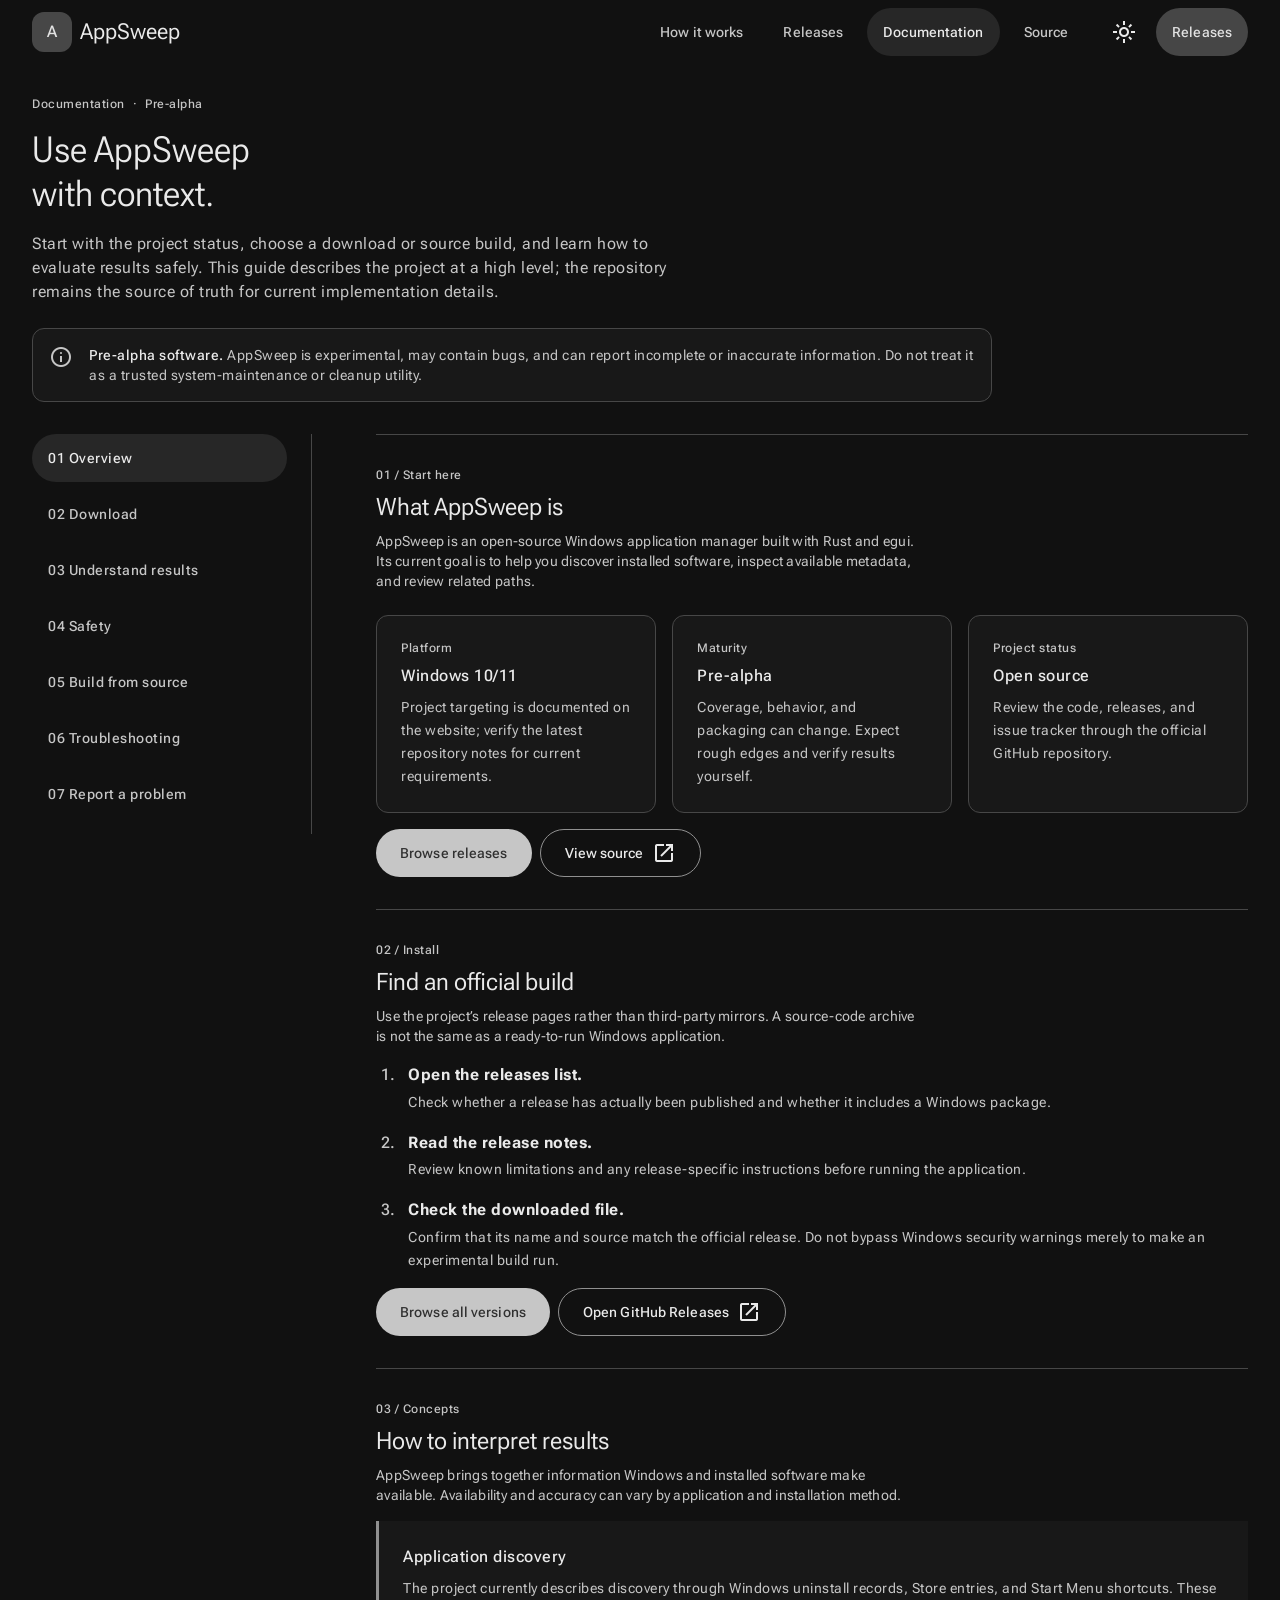
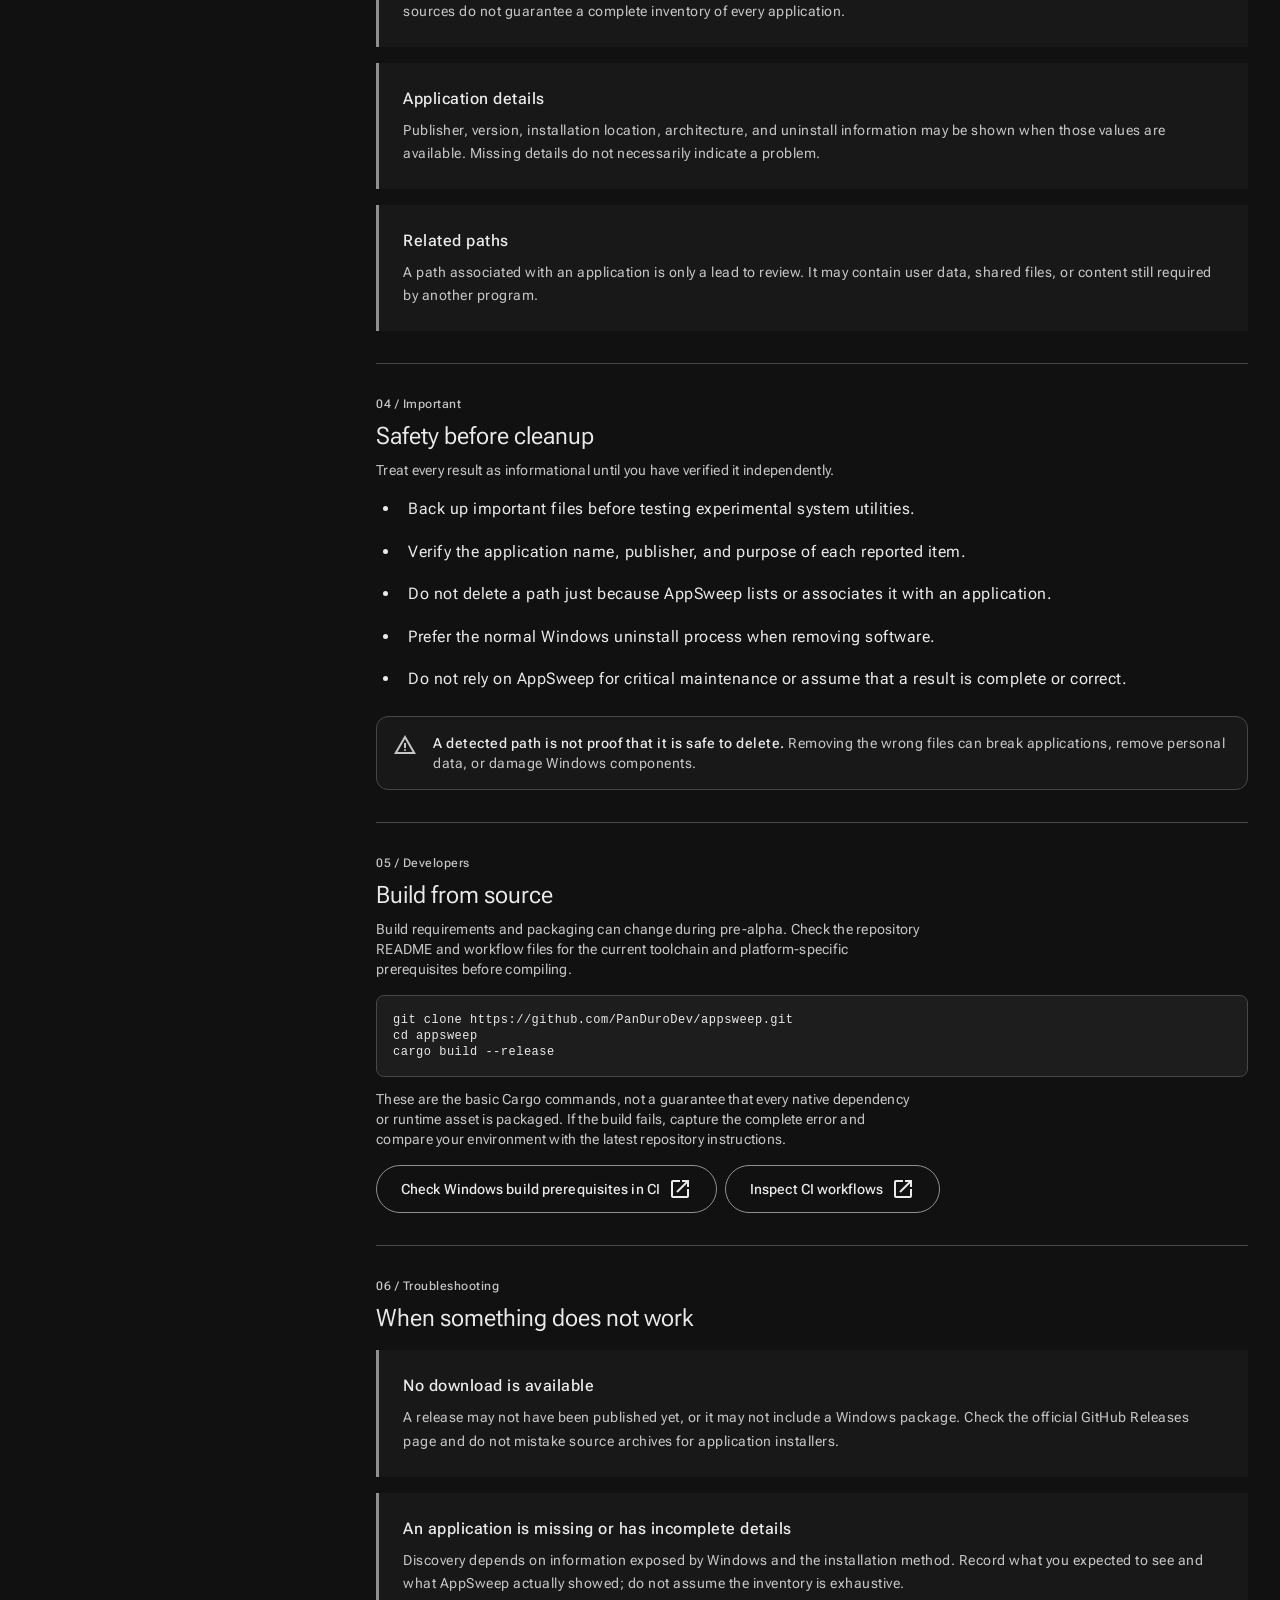
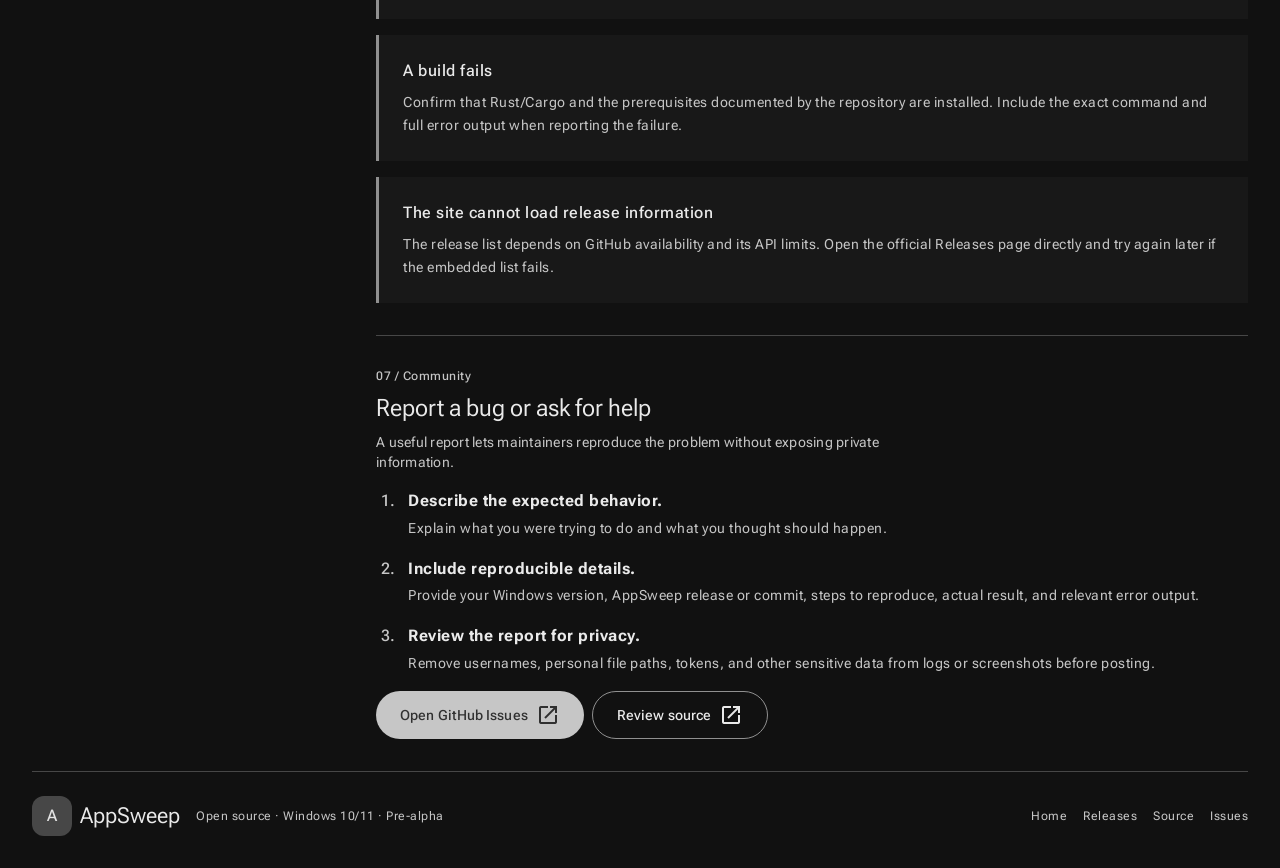
==== docs.html @ a155e313 "Add accessible collapsible mobile navigation" ====
<!doctype html>
<html lang="en">
<head>
  <meta charset="utf-8">
  <meta name="viewport" content="width=device-width, initial-scale=1">
  <meta name="color-scheme" content="light dark">
  <meta name="theme-color" content="#111111">
  <meta name="description" content="AppSweep documentation: understand the pre-alpha project, find official downloads, build from source, use it carefully, and report problems.">
  <title>AppSweep — Documentation</title>
  <script>let theme;try{theme=localStorage.getItem('theme')}catch{}document.documentElement.dataset.theme=theme==='light'||theme==='dark'?theme:'dark';</script>
  <link rel="preconnect" href="https://fonts.googleapis.com">
  <link rel="preconnect" href="https://fonts.gstatic.com" crossorigin>
  <link rel="stylesheet" href="https://fonts.googleapis.com/css2?family=Material+Symbols+Outlined:opsz,wght,FILL,GRAD@20..48,400,0,0&amp;family=Roboto+Flex:wght@400;500;700&amp;display=swap">
  <link rel="stylesheet" href="tokens.css?v=20261029-layout2">
  <link rel="stylesheet" href="styles.css?v=20261029-mobile-nav1">
  <script src="app.js?v=20261029-mobile-nav1" defer></script>
</head>
<body>
  <a class="btn skip-link" href="#main">Skip to content</a>
  <header class="app-bar" id="app-bar">
    <div class="app-bar__inner">
      <a class="brand" href="index.html" aria-label="AppSweep home"><span class="brand__mark" aria-hidden="true">A</span><span>AppSweep</span></a>
      <nav id="app-navigation" class="app-bar__nav" aria-label="Main navigation">
        <a href="index.html#workflow">How it works</a><a href="releases.html">Releases</a>
        <a href="docs.html" aria-current="page">Documentation</a>
        <a href="https://github.com/PanDuroDev/appsweep" target="_blank" rel="noreferrer">Source</a>
      </nav>
      <div class="app-bar__actions">
        <button class="btn btn--icon btn--quiet" id="theme-toggle" type="button" aria-label="Switch to light theme" hidden><span class="icon" id="theme-icon" aria-hidden="true">light_mode</span></button><button class="btn btn--icon btn--quiet app-bar__menu-toggle" id="menu-toggle" type="button" aria-controls="app-navigation" aria-expanded="false" aria-label="Open navigation"><span class="icon" id="menu-icon" aria-hidden="true">menu</span></button>
        <a class="btn btn--tonal btn--small" href="releases.html">Releases</a>
      </div>
    </div>
  </header>

  <main class="page docs-page docs-page--with-nav" id="main" tabindex="-1">
    <section class="docs-hero" aria-labelledby="docs-title">
      <p class="eyebrow">Documentation <span aria-hidden="true">·</span> Pre-alpha</p>
      <h1 id="docs-title">Use AppSweep with context.</h1>
      <p class="hero__lead">Start with the project status, choose a download or source build, and learn how to evaluate results safely. This guide describes the project at a high level; the repository remains the source of truth for current implementation details.</p>
      <aside class="notice" aria-label="Pre-alpha status">
        <span class="icon" aria-hidden="true">info</span>
        <p><strong>Pre-alpha software.</strong> AppSweep is experimental, may contain bugs, and can report incomplete or inaccurate information. Do not treat it as a trusted system-maintenance or cleanup utility.</p>
      </aside>
    </section>

    <nav class="docs-nav" aria-label="Documentation sections">
      <a href="#overview">01 Overview</a>
      <a href="#download">02 Download</a>
      <a href="#workflow">03 Understand results</a>
      <a href="#safety">04 Safety</a>
      <a href="#build">05 Build from source</a>
      <a href="#troubleshooting">06 Troubleshooting</a>
      <a href="#support">07 Report a problem</a>
    </nav>

    <section class="section docs-block" id="overview" aria-labelledby="overview-title">
      <div class="section-heading">
        <p class="eyebrow">01 / Start here</p>
        <h2 id="overview-title">What AppSweep is</h2>
        <p class="section-copy">AppSweep is an open-source Windows application manager built with Rust and egui. Its current goal is to help you discover installed software, inspect available metadata, and review related paths.</p>
      </div>
      <div class="docs-facts">
        <article class="docs-fact"><p class="eyebrow">Platform</p><h3>Windows 10/11</h3><p>Project targeting is documented on the website; verify the latest repository notes for current requirements.</p></article>
        <article class="docs-fact"><p class="eyebrow">Maturity</p><h3>Pre-alpha</h3><p>Coverage, behavior, and packaging can change. Expect rough edges and verify results yourself.</p></article>
        <article class="docs-fact"><p class="eyebrow">Project status</p><h3>Open source</h3><p>Review the code, releases, and issue tracker through the official GitHub repository.</p></article>
      </div>
      <div class="actions">
        <a class="btn" href="releases.html">Browse releases</a>
        <a class="btn btn--outlined" href="https://github.com/PanDuroDev/appsweep" target="_blank" rel="noreferrer">View source <span class="icon" aria-hidden="true">open_in_new</span></a>
      </div>
    </section>

    <section class="section docs-block" id="download" aria-labelledby="download-title">
      <div class="section-heading">
        <p class="eyebrow">02 / Install</p>
        <h2 id="download-title">Find an official build</h2>
        <p class="section-copy">Use the project’s release pages rather than third-party mirrors. A source-code archive is not the same as a ready-to-run Windows application.</p>
      </div>
      <ol class="docs-steps">
        <li><strong>Open the releases list.</strong><span>Check whether a release has actually been published and whether it includes a Windows package.</span></li>
        <li><strong>Read the release notes.</strong><span>Review known limitations and any release-specific instructions before running the application.</span></li>
        <li><strong>Check the downloaded file.</strong><span>Confirm that its name and source match the official release. Do not bypass Windows security warnings merely to make an experimental build run.</span></li>
      </ol>
      <div class="actions">
        <a class="btn" href="releases.html">Browse all versions</a>
        <a class="btn btn--outlined" href="https://github.com/PanDuroDev/appsweep/releases" target="_blank" rel="noreferrer">Open GitHub Releases <span class="icon" aria-hidden="true">open_in_new</span></a>
      </div>
    </section>

    <section class="section docs-block" id="workflow" aria-labelledby="workflow-title">
      <div class="section-heading">
        <p class="eyebrow">03 / Concepts</p>
        <h2 id="workflow-title">How to interpret results</h2>
        <p class="section-copy">AppSweep brings together information Windows and installed software make available. Availability and accuracy can vary by application and installation method.</p>
      </div>
      <div class="docs-detail-list">
        <article><h3>Application discovery</h3><p>The project currently describes discovery through Windows uninstall records, Store entries, and Start Menu shortcuts. These sources do not guarantee a complete inventory of every application.</p></article>
        <article><h3>Application details</h3><p>Publisher, version, installation location, architecture, and uninstall information may be shown when those values are available. Missing details do not necessarily indicate a problem.</p></article>
        <article><h3>Related paths</h3><p>A path associated with an application is only a lead to review. It may contain user data, shared files, or content still required by another program.</p></article>
      </div>
    </section>

    <section class="section docs-block" id="safety" aria-labelledby="safety-title">
      <div class="section-heading">
        <p class="eyebrow">04 / Important</p>
        <h2 id="safety-title">Safety before cleanup</h2>
        <p class="section-copy">Treat every result as informational until you have verified it independently.</p>
      </div>
      <ul class="docs-checklist">
        <li>Back up important files before testing experimental system utilities.</li>
        <li>Verify the application name, publisher, and purpose of each reported item.</li>
        <li>Do not delete a path just because AppSweep lists or associates it with an application.</li>
        <li>Prefer the normal Windows uninstall process when removing software.</li>
        <li>Do not rely on AppSweep for critical maintenance or assume that a result is complete or correct.</li>
      </ul>
      <aside class="notice" aria-label="Deletion warning"><span class="icon" aria-hidden="true">warning</span><p><strong>A detected path is not proof that it is safe to delete.</strong> Removing the wrong files can break applications, remove personal data, or damage Windows components.</p></aside>
    </section>

    <section class="section docs-block" id="build" aria-labelledby="build-title">
      <div class="section-heading">
        <p class="eyebrow">05 / Developers</p>
        <h2 id="build-title">Build from source</h2>
        <p class="section-copy">Build requirements and packaging can change during pre-alpha. Check the repository README and workflow files for the current toolchain and platform-specific prerequisites before compiling.</p>
      </div>
      <pre tabindex="0" aria-label="Basic source build commands"><code>git clone https://github.com/PanDuroDev/appsweep.git
cd appsweep
cargo build --release</code></pre>
      <p class="section-copy">These are the basic Cargo commands, not a guarantee that every native dependency or runtime asset is packaged. If the build fails, capture the complete error and compare your environment with the latest repository instructions.</p>
      <div class="actions">
        <a class="btn btn--outlined" href="https://github.com/PanDuroDev/appsweep/blob/main/.github/workflows/ci.yml" target="_blank" rel="noreferrer">Check Windows build prerequisites in CI <span class="icon" aria-hidden="true">open_in_new</span></a>
        <a class="btn btn--outlined" href="https://github.com/PanDuroDev/appsweep/actions" target="_blank" rel="noreferrer">Inspect CI workflows <span class="icon" aria-hidden="true">open_in_new</span></a>
      </div>
    </section>

    <section class="section docs-block" id="troubleshooting" aria-labelledby="troubleshooting-title">
      <div class="section-heading">
        <p class="eyebrow">06 / Troubleshooting</p>
        <h2 id="troubleshooting-title">When something does not work</h2>
      </div>
      <div class="docs-detail-list">
        <article><h3>No download is available</h3><p>A release may not have been published yet, or it may not include a Windows package. Check the official GitHub Releases page and do not mistake source archives for application installers.</p></article>
        <article><h3>An application is missing or has incomplete details</h3><p>Discovery depends on information exposed by Windows and the installation method. Record what you expected to see and what AppSweep actually showed; do not assume the inventory is exhaustive.</p></article>
        <article><h3>A build fails</h3><p>Confirm that Rust/Cargo and the prerequisites documented by the repository are installed. Include the exact command and full error output when reporting the failure.</p></article>
        <article><h3>The site cannot load release information</h3><p>The release list depends on GitHub availability and its API limits. Open the official Releases page directly and try again later if the embedded list fails.</p></article>
      </div>
    </section>

    <section class="section docs-block" id="support" aria-labelledby="support-title">
      <div class="section-heading">
        <p class="eyebrow">07 / Community</p>
        <h2 id="support-title">Report a bug or ask for help</h2>
        <p class="section-copy">A useful report lets maintainers reproduce the problem without exposing private information.</p>
      </div>
      <ol class="docs-steps">
        <li><strong>Describe the expected behavior.</strong><span>Explain what you were trying to do and what you thought should happen.</span></li>
        <li><strong>Include reproducible details.</strong><span>Provide your Windows version, AppSweep release or commit, steps to reproduce, actual result, and relevant error output.</span></li>
        <li><strong>Review the report for privacy.</strong><span>Remove usernames, personal file paths, tokens, and other sensitive data from logs or screenshots before posting.</span></li>
      </ol>
      <div class="actions">
        <a class="btn" href="https://github.com/PanDuroDev/appsweep/issues" target="_blank" rel="noreferrer">Open GitHub Issues <span class="icon" aria-hidden="true">open_in_new</span></a>
        <a class="btn btn--outlined" href="https://github.com/PanDuroDev/appsweep" target="_blank" rel="noreferrer">Review source <span class="icon" aria-hidden="true">open_in_new</span></a>
      </div>
    </section>

    <footer class="footer">
      <a class="brand footer__brand" href="index.html"><span class="brand__mark" aria-hidden="true">A</span><span>AppSweep</span></a>
      <span class="footer__note">Open source · Windows 10/11 · Pre-alpha</span>
      <nav aria-label="Footer links"><a href="index.html">Home</a><a href="releases.html">Releases</a><a href="https://github.com/PanDuroDev/appsweep" target="_blank" rel="noreferrer">Source</a><a href="https://github.com/PanDuroDev/appsweep/issues" target="_blank" rel="noreferrer">Issues</a></nav>
    </footer>
  </main>
</body>
</html>
---- tokens.css ----
:root {
  color-scheme: dark;

  --md-ref-typeface-brand: "Roboto Flex", Roboto, sans-serif;
  --md-ref-typeface-plain: "Roboto Flex", Roboto, sans-serif;

  --md-sys-color-primary: #c6c6c6;
  --md-sys-color-on-primary: #303030;
  --md-sys-color-primary-container: #474747;
  --md-sys-color-on-primary-container: #e2e2e2;
  --md-sys-color-secondary: #c6c6c6;
  --md-sys-color-on-secondary: #303030;
  --md-sys-color-secondary-container: #464646;
  --md-sys-color-on-secondary-container: #e2e2e2;
  --md-sys-color-tertiary: #c6c6c6;
  --md-sys-color-on-tertiary: #303030;
  --md-sys-color-tertiary-container: #474747;
  --md-sys-color-on-tertiary-container: #e2e2e2;
  --md-sys-color-error: #ffb4ab;
  --md-sys-color-on-error: #690005;
  --md-sys-color-error-container: #93000a;
  --md-sys-color-on-error-container: #ffdad6;
  --md-sys-color-surface: #111111;
  --md-sys-color-on-surface: #eaeaea;
  --md-sys-color-on-surface-variant: #c6c6c6;
  --md-sys-color-surface-dim: #111111;
  --md-sys-color-surface-bright: #393939;
  --md-sys-color-surface-container-lowest: #0d0d0d;
  --md-sys-color-surface-container-low: #181818;
  --md-sys-color-surface-container: #1d1d1d;
  --md-sys-color-surface-container-high: #272727;
  --md-sys-color-surface-container-highest: #303030;
  --md-sys-color-outline: #909090;
  --md-sys-color-outline-variant: #474747;
  --md-sys-color-inverse-surface: #e2e2e2;
  --md-sys-color-inverse-on-surface: #303030;
  --md-sys-color-inverse-primary: #5e5e5e;
  --md-sys-color-shadow: #000000;
  --md-sys-color-scrim: #000000;
  --md-sys-color-surface-tint: #c6c6c6;

  --md-sys-shape-corner-none: 0;
  --md-sys-shape-corner-extra-small: 4px;
  --md-sys-shape-corner-small: 8px;
  --md-sys-shape-corner-medium: 12px;
  --md-sys-shape-corner-large: 16px;
  --md-sys-shape-corner-large-increased: 20px;
  --md-sys-shape-corner-extra-large: 28px;
  --md-sys-shape-corner-extra-large-increased: 32px;
  --md-sys-shape-corner-extra-extra-large: 48px;
  --md-sys-shape-corner-full: 9999px;

  --md-sys-typescale-display-large-font: var(--md-ref-typeface-brand);
  --md-sys-typescale-display-large-weight: 400;
  --md-sys-typescale-display-large-size: 3.5625rem;
  --md-sys-typescale-display-large-line-height: 4rem;
  --md-sys-typescale-display-large-tracking: -0.015625rem;
  --md-sys-typescale-display-medium-font: var(--md-ref-typeface-brand);
  --md-sys-typescale-display-medium-weight: 400;
  --md-sys-typescale-display-medium-size: 2.8125rem;
  --md-sys-typescale-display-medium-line-height: 3.25rem;
  --md-sys-typescale-display-medium-tracking: 0;
  --md-sys-typescale-display-small-font: var(--md-ref-typeface-brand);
  --md-sys-typescale-display-small-weight: 400;
  --md-sys-typescale-display-small-size: 2.25rem;
  --md-sys-typescale-display-small-line-height: 2.75rem;
  --md-sys-typescale-display-small-tracking: 0;
  --md-sys-typescale-headline-large-font: var(--md-ref-typeface-brand);
  --md-sys-typescale-headline-large-weight: 400;
  --md-sys-typescale-headline-large-size: 2rem;
  --md-sys-typescale-headline-large-line-height: 2.5rem;
  --md-sys-typescale-headline-large-tracking: 0;
  --md-sys-typescale-headline-medium-font: var(--md-ref-typeface-brand);
  --md-sys-typescale-headline-medium-weight: 400;
  --md-sys-typescale-headline-medium-size: 1.75rem;
  --md-sys-typescale-headline-medium-line-height: 2.25rem;
  --md-sys-typescale-headline-medium-tracking: 0;
  --md-sys-typescale-headline-small-font: var(--md-ref-typeface-brand);
  --md-sys-typescale-headline-small-weight: 400;
  --md-sys-typescale-headline-small-size: 1.5rem;
  --md-sys-typescale-headline-small-line-height: 2rem;
  --md-sys-typescale-headline-small-tracking: 0;
  --md-sys-typescale-title-large-font: var(--md-ref-typeface-plain);
  --md-sys-typescale-title-large-weight: 400;
  --md-sys-typescale-title-large-size: 1.375rem;
  --md-sys-typescale-title-large-line-height: 1.75rem;
  --md-sys-typescale-title-large-tracking: 0;
  --md-sys-typescale-title-medium-font: var(--md-ref-typeface-plain);
  --md-sys-typescale-title-medium-weight: 500;
  --md-sys-typescale-title-medium-size: 1rem;
  --md-sys-typescale-title-medium-line-height: 1.5rem;
  --md-sys-typescale-title-medium-tracking: 0.009375rem;
  --md-sys-typescale-title-small-font: var(--md-ref-typeface-plain);
  --md-sys-typescale-title-small-weight: 500;
  --md-sys-typescale-title-small-size: 0.875rem;
  --md-sys-typescale-title-small-line-height: 1.25rem;
  --md-sys-typescale-title-small-tracking: 0.00625rem;
  --md-sys-typescale-body-large-font: var(--md-ref-typeface-plain);
  --md-sys-typescale-body-large-weight: 400;
  --md-sys-typescale-body-large-size: 1rem;
  --md-sys-typescale-body-large-line-height: 1.5rem;
  --md-sys-typescale-body-large-tracking: 0.03125rem;
  --md-sys-typescale-body-medium-font: var(--md-ref-typeface-plain);
  --md-sys-typescale-body-medium-weight: 400;
  --md-sys-typescale-body-medium-size: 0.875rem;
  --md-sys-typescale-body-medium-line-height: 1.25rem;
  --md-sys-typescale-body-medium-tracking: 0.015625rem;
  --md-sys-typescale-body-small-font: var(--md-ref-typeface-plain);
  --md-sys-typescale-body-small-weight: 400;
  --md-sys-typescale-body-small-size: 0.75rem;
  --md-sys-typescale-body-small-line-height: 1rem;
  --md-sys-typescale-body-small-tracking: 0.025rem;
  --md-sys-typescale-label-large-font: var(--md-ref-typeface-plain);
  --md-sys-typescale-label-large-weight: 500;
  --md-sys-typescale-label-large-size: 0.875rem;
  --md-sys-typescale-label-large-line-height: 1.25rem;
  --md-sys-typescale-label-large-tracking: 0.00625rem;
  --md-sys-typescale-label-medium-font: var(--md-ref-typeface-plain);
  --md-sys-typescale-label-medium-weight: 500;
  --md-sys-typescale-label-medium-size: 0.75rem;
  --md-sys-typescale-label-medium-line-height: 1rem;
  --md-sys-typescale-label-medium-tracking: 0.03125rem;
  --md-sys-typescale-label-small-font: var(--md-ref-typeface-plain);
  --md-sys-typescale-label-small-weight: 500;
  --md-sys-typescale-label-small-size: 0.6875rem;
  --md-sys-typescale-label-small-line-height: 1rem;
  --md-sys-typescale-label-small-tracking: 0.03125rem;

  --app-spacing-1: 8px;
  --app-spacing-2: 16px;
  --app-spacing-3: 24px;
  --app-spacing-4: 32px;
  --app-spacing-5: 48px;
  --app-spacing-6: 64px;
  --app-motion-easing-standard: cubic-bezier(0.2, 0, 0, 1);
  --app-motion-duration-short3: 150ms;
  --app-motion-duration-progress-cycle: 1400ms;
  --app-state-hover-opacity: 8%;
  --app-state-focus-opacity: 10%;
  --app-state-pressed-opacity: 10%;
  --app-layout-content-max: 1920px;
  --app-layout-app-bar-height: 64px;
  --app-layout-header-offset: 80px;
  --app-touch-target: 48px;
}

:root[data-theme="light"] {
  color-scheme: light;
  --md-sys-color-primary: #1b1b1b;
  --md-sys-color-on-primary: #ffffff;
  --md-sys-color-primary-container: #e2e2e2;
  --md-sys-color-on-primary-container: #1b1b1b;
  --md-sys-color-secondary: #5f5f5f;
  --md-sys-color-on-secondary: #ffffff;
  --md-sys-color-secondary-container: #e4e2e1;
  --md-sys-color-on-secondary-container: #1b1c1b;
  --md-sys-color-tertiary: #5f5f5f;
  --md-sys-color-on-tertiary: #ffffff;
  --md-sys-color-tertiary-container: #e4e2e1;
  --md-sys-color-on-tertiary-container: #1b1c1b;
  --md-sys-color-error: #b3261e;
  --md-sys-color-on-error: #ffffff;
  --md-sys-color-error-container: #f9dedc;
  --md-sys-color-on-error-container: #410e0b;
  --md-sys-color-surface: #f5f5f5;
  --md-sys-color-on-surface: #1b1b1b;
  --md-sys-color-on-surface-variant: #474747;
  --md-sys-color-surface-dim: #dadada;
  --md-sys-color-surface-bright: #fefefe;
  --md-sys-color-surface-container-lowest: #ffffff;
  --md-sys-color-surface-container-low: #f1f1f1;
  --md-sys-color-surface-container: #ececec;
  --md-sys-color-surface-container-high: #e6e6e6;
  --md-sys-color-surface-container-highest: #e0e0e0;
  --md-sys-color-outline: #767676;
  --md-sys-color-outline-variant: #c5c5c5;
  --md-sys-color-inverse-surface: #303030;
  --md-sys-color-inverse-on-surface: #f1f1f1;
  --md-sys-color-inverse-primary: #c6c6c6;
  --md-sys-color-shadow: #000000;
  --md-sys-color-scrim: #000000;
  --md-sys-color-surface-tint: #1b1b1b;
}

*, *::before, *::after { box-sizing: border-box; }
[hidden] { display: none !important; }
---- styles.css ----
:where(a, button):focus-visible {
  outline: 2px solid var(--md-sys-color-primary);
  outline-offset: 2px;
}

html {
  scroll-padding-top: var(--app-layout-header-offset);
  -webkit-text-size-adjust: 100%;
}

body {
  margin: 0;
  background: var(--md-sys-color-surface);
  color: var(--md-sys-color-on-surface);
  font-family: var(--md-ref-typeface-plain);
  font-size: var(--md-sys-typescale-body-large-size);
  font-weight: var(--md-sys-typescale-body-large-weight);
  line-height: var(--md-sys-typescale-body-large-line-height);
  letter-spacing: var(--md-sys-typescale-body-large-tracking);
}

h1, h2, h3, p { margin: 0; }
h1, h2, h3 { color: var(--md-sys-color-on-surface); }
a {
  color: var(--md-sys-color-primary);
  text-underline-offset: 3px;
  transition: color var(--app-motion-duration-short3) var(--app-motion-easing-standard),
    text-decoration-color var(--app-motion-duration-short3) var(--app-motion-easing-standard),
    text-decoration-thickness var(--app-motion-duration-short3) var(--app-motion-easing-standard);
}
a:where(:not(.btn):not(.brand)):hover {
  color: var(--md-sys-color-on-surface);
  text-decoration-thickness: 2px;
}
a:where(:not(.btn):not(.brand)):active {
  color: var(--md-sys-color-primary);
  text-decoration-thickness: 2px;
}
button { font: inherit; }

.icon {
  display: inline-block;
  flex: none;
  width: 24px;
  height: 24px;
  overflow: hidden;
  font-family: "Material Symbols Outlined", sans-serif;
  font-size: 24px;
  font-weight: 400;
  font-style: normal;
  line-height: 1;
  letter-spacing: normal;
  text-transform: none;
  white-space: nowrap;
  direction: ltr;
  font-feature-settings: "liga";
}

.skip-link {
  position: fixed;
  z-index: 100;
  top: -100px;
  left: var(--app-spacing-2);
}
.skip-link:focus { top: var(--app-spacing-1); }

.app-bar {
  position: sticky;
  z-index: 20;
  top: 0;
  background: var(--md-sys-color-surface);
  transition: background-color var(--app-motion-duration-short3) var(--app-motion-easing-standard);
}
.app-bar.is-stuck { background: var(--md-sys-color-surface-container); }

.app-bar__inner {
  display: flex;
  align-items: center;
  gap: var(--app-spacing-2);
  width: min(var(--app-layout-content-max), calc(100% - var(--app-spacing-6)));
  min-height: var(--app-layout-app-bar-height);
  margin-inline: auto;
}

.brand {
  display: inline-flex;
  align-items: center;
  gap: var(--app-spacing-1);
  flex: none;
  color: var(--md-sys-color-on-surface);
  font-family: var(--md-sys-typescale-title-large-font);
  font-size: var(--md-sys-typescale-title-large-size);
  font-weight: var(--md-sys-typescale-title-large-weight);
  line-height: var(--md-sys-typescale-title-large-line-height);
  letter-spacing: var(--md-sys-typescale-title-large-tracking);
  text-decoration: none;
}

.brand__mark {
  display: grid;
  place-items: center;
  width: 40px;
  height: 40px;
  border-radius: var(--md-sys-shape-corner-medium);
  color: var(--md-sys-color-on-primary-container);
  background: var(--md-sys-color-primary-container);
  font-family: var(--md-sys-typescale-title-medium-font);
  font-size: var(--md-sys-typescale-title-medium-size);
  font-weight: var(--md-sys-typescale-title-medium-weight);
  line-height: var(--md-sys-typescale-title-medium-line-height);
}

.app-bar__nav {
  display: flex;
  align-items: center;
  gap: var(--app-spacing-1);
  margin-left: auto;
}

.app-bar__nav a,
.footer nav a {
  color: var(--md-sys-color-on-surface-variant);
  text-decoration: none;
}

.app-bar__nav a {
  display: inline-flex;
  align-items: center;
  min-height: var(--app-touch-target);
  padding-inline: var(--app-spacing-2);
  border-radius: var(--md-sys-shape-corner-full);
  font-family: var(--md-sys-typescale-label-large-font);
  font-size: var(--md-sys-typescale-label-large-size);
  font-weight: var(--md-sys-typescale-label-large-weight);
  line-height: var(--md-sys-typescale-label-large-line-height);
  letter-spacing: var(--md-sys-typescale-label-large-tracking);
  white-space: nowrap;
  transition: color var(--app-motion-duration-short3) var(--app-motion-easing-standard),
    background-color var(--app-motion-duration-short3) var(--app-motion-easing-standard),
    border-radius var(--app-motion-duration-short3) var(--app-motion-easing-standard);
}

.app-bar__nav a:hover,
.app-bar__nav a:focus-visible,
.app-bar__nav a:active {
  color: var(--md-sys-color-on-surface);
  background-color: color-mix(in srgb, var(--md-sys-color-on-surface) var(--app-state-hover-opacity), transparent);
}
.app-bar__nav a:focus-visible { background-color: color-mix(in srgb, var(--md-sys-color-on-surface) var(--app-state-focus-opacity), transparent); }
.app-bar__nav a:active {
  background-color: color-mix(in srgb, var(--md-sys-color-on-surface) var(--app-state-pressed-opacity), transparent);
  border-radius: var(--md-sys-shape-corner-large-increased);
}
.app-bar__nav a[aria-current="page"] { color: var(--md-sys-color-on-surface); background: var(--md-sys-color-surface-container-high); }
.app-bar__nav a[aria-current="page"]:hover { background-color: color-mix(in srgb, var(--md-sys-color-on-surface) var(--app-state-hover-opacity), var(--md-sys-color-surface-container-high)); }
.app-bar__nav a[aria-current="page"]:focus-visible { background-color: color-mix(in srgb, var(--md-sys-color-on-surface) var(--app-state-focus-opacity), var(--md-sys-color-surface-container-high)); }
.app-bar__nav a[aria-current="page"]:active {
  background-color: color-mix(in srgb, var(--md-sys-color-on-surface) var(--app-state-pressed-opacity), var(--md-sys-color-surface-container-high));
  border-radius: var(--md-sys-shape-corner-large-increased);
}

.app-bar__actions { display: flex; align-items: center; gap: var(--app-spacing-1); }

.btn {
  display: inline-flex;
  align-items: center;
  justify-content: center;
  gap: var(--app-spacing-1);
  min-height: var(--app-touch-target);
  padding: var(--app-spacing-1) var(--app-spacing-3);
  border: 0;
  border-radius: var(--md-sys-shape-corner-full);
  color: var(--md-sys-color-on-primary);
  background: var(--md-sys-color-primary);
  font-family: var(--md-sys-typescale-label-large-font);
  font-size: var(--md-sys-typescale-label-large-size);
  font-weight: var(--md-sys-typescale-label-large-weight);
  line-height: var(--md-sys-typescale-label-large-line-height);
  letter-spacing: var(--md-sys-typescale-label-large-tracking);
  text-align: center;
  text-decoration: none;
  cursor: pointer;
  transition: background-color var(--app-motion-duration-short3) var(--app-motion-easing-standard),
    color var(--app-motion-duration-short3) var(--app-motion-easing-standard),
    border-color var(--app-motion-duration-short3) var(--app-motion-easing-standard),
    border-radius var(--app-motion-duration-short3) var(--app-motion-easing-standard);
}
.btn:hover {
  background-color: color-mix(in srgb, var(--md-sys-color-on-primary) var(--app-state-hover-opacity), var(--md-sys-color-primary));
}
.btn:focus-visible {
  background-color: color-mix(in srgb, var(--md-sys-color-on-primary) var(--app-state-focus-opacity), var(--md-sys-color-primary));
}
.btn:active {
  background-color: color-mix(in srgb, var(--md-sys-color-on-primary) var(--app-state-pressed-opacity), var(--md-sys-color-primary));
  border-radius: var(--md-sys-shape-corner-large-increased);
}
.btn--tonal {
  color: var(--md-sys-color-on-secondary-container);
  background: var(--md-sys-color-secondary-container);
}
.btn--tonal:hover {
  background-color: color-mix(in srgb, var(--md-sys-color-on-secondary-container) var(--app-state-hover-opacity), var(--md-sys-color-secondary-container));
}
.btn--tonal:focus-visible {
  background-color: color-mix(in srgb, var(--md-sys-color-on-secondary-container) var(--app-state-focus-opacity), var(--md-sys-color-secondary-container));
}
.btn--tonal:active {
  background-color: color-mix(in srgb, var(--md-sys-color-on-secondary-container) var(--app-state-pressed-opacity), var(--md-sys-color-secondary-container));
}
.btn--outlined {
  border: 1px solid var(--md-sys-color-outline);
  color: var(--md-sys-color-on-surface);
  background: transparent;
}
.btn--outlined:hover,
.btn--quiet:hover {
  background-color: color-mix(in srgb, var(--md-sys-color-on-surface) var(--app-state-hover-opacity), transparent);
}
.btn--outlined:focus-visible,
.btn--quiet:focus-visible {
  background-color: color-mix(in srgb, var(--md-sys-color-on-surface) var(--app-state-focus-opacity), transparent);
}
.btn--outlined:active,
.btn--quiet:active {
  background-color: color-mix(in srgb, var(--md-sys-color-on-surface) var(--app-state-pressed-opacity), transparent);
}
.btn--quiet { color: var(--md-sys-color-on-surface); background: transparent; }
.btn:disabled {
  color: color-mix(in srgb, var(--md-sys-color-on-surface) 38%, transparent);
  background: color-mix(in srgb, var(--md-sys-color-on-surface) 12%, transparent);
  cursor: default;
}
.btn--outlined:disabled,
.btn--quiet:disabled {
  border-color: color-mix(in srgb, var(--md-sys-color-on-surface) 12%, transparent);
  background: transparent;
}
.btn--icon { width: var(--app-touch-target); min-width: var(--app-touch-target); padding: 0; }
.btn--icon:active { border-radius: var(--md-sys-shape-corner-medium); }
.btn--small { padding-inline: var(--app-spacing-2); }
.actions { display: flex; align-items: center; flex-wrap: wrap; gap: var(--app-spacing-1); }

.page {
  width: min(var(--app-layout-content-max), calc(100% - var(--app-spacing-6)));
  margin-inline: auto;
  padding-block: var(--app-spacing-5) var(--app-spacing-3);
}
.hero { max-width: none; padding-block: var(--app-spacing-1) var(--app-spacing-5); }

.eyebrow {
  display: flex;
  align-items: center;
  gap: var(--app-spacing-1);
  margin-block-end: var(--app-spacing-2);
  color: var(--md-sys-color-on-surface-variant);
  font-family: var(--md-sys-typescale-label-medium-font);
  font-size: var(--md-sys-typescale-label-medium-size);
  font-weight: var(--md-sys-typescale-label-medium-weight);
  line-height: var(--md-sys-typescale-label-medium-line-height);
  letter-spacing: var(--md-sys-typescale-label-medium-tracking);
}

.hero h1,
.docs-hero h1 {
  max-width: 14ch;
  color: var(--md-sys-color-on-surface);
  font-family: var(--md-sys-typescale-display-medium-font);
  font-size: var(--md-sys-typescale-display-medium-size);
  font-weight: var(--md-sys-typescale-display-medium-weight);
  line-height: var(--md-sys-typescale-display-medium-line-height);
  letter-spacing: var(--md-sys-typescale-display-medium-tracking);
}
.hero h1 span { color: inherit; }

.hero__lead {
  max-width: 64ch;
  margin-block: var(--app-spacing-3);
  color: var(--md-sys-color-on-surface-variant);
  font-family: var(--md-sys-typescale-body-large-font);
  font-size: var(--md-sys-typescale-body-large-size);
  font-weight: var(--md-sys-typescale-body-large-weight);
  line-height: var(--md-sys-typescale-body-large-line-height);
  letter-spacing: var(--md-sys-typescale-body-large-tracking);
}
.hero__meta {
  margin-block-start: var(--app-spacing-2);
  color: var(--md-sys-color-on-surface-variant);
  font-family: var(--md-sys-typescale-body-small-font);
  font-size: var(--md-sys-typescale-body-small-size);
  line-height: var(--md-sys-typescale-body-small-line-height);
}

.section {
  padding-block: var(--app-spacing-4);
  border-top: 1px solid var(--md-sys-color-outline-variant);
  scroll-margin-top: var(--app-layout-header-offset);
}
.section-heading {
  display: grid;
  gap: var(--app-spacing-1);
  max-width: 680px;
  margin-block-end: var(--app-spacing-3);
}
.section-heading .eyebrow { margin-block-end: 0; }
.section-heading h2 {
  font-family: var(--md-sys-typescale-headline-small-font);
  font-size: var(--md-sys-typescale-headline-small-size);
  font-weight: var(--md-sys-typescale-headline-small-weight);
  line-height: var(--md-sys-typescale-headline-small-line-height);
  letter-spacing: var(--md-sys-typescale-headline-small-tracking);
}
.section-copy {
  max-width: 68ch;
  color: var(--md-sys-color-on-surface-variant);
  font-family: var(--md-sys-typescale-body-medium-font);
  font-size: var(--md-sys-typescale-body-medium-size);
  font-weight: var(--md-sys-typescale-body-medium-weight);
  line-height: var(--md-sys-typescale-body-medium-line-height);
  letter-spacing: var(--md-sys-typescale-body-medium-tracking);
}
.section-copy + .section-copy { margin-block-start: var(--app-spacing-1); }

.feature-grid {
  display: grid;
  grid-template-columns: repeat(3, minmax(0, 1fr));
  gap: var(--app-spacing-2);
}
.project-card {
  display: flex;
  flex-direction: column;
  align-items: flex-start;
  min-width: 0;
  padding: var(--app-spacing-3);
  border: 1px solid var(--md-sys-color-outline-variant);
  border-radius: var(--md-sys-shape-corner-medium);
  background: var(--md-sys-color-surface-container-low);
}
.project-card__number {
  display: flex;
  align-items: center;
  gap: var(--app-spacing-1);
  margin-block-end: var(--app-spacing-2);
  color: var(--md-sys-color-primary);
  font-family: var(--md-sys-typescale-label-medium-font);
  font-size: var(--md-sys-typescale-label-medium-size);
  font-weight: var(--md-sys-typescale-label-medium-weight);
  line-height: var(--md-sys-typescale-label-medium-line-height);
  letter-spacing: var(--md-sys-typescale-label-medium-tracking);
}
.project-card__number span { color: var(--md-sys-color-on-surface-variant); }

.project-card h3,
.release__title,
.release-state h3,
.asset-group__head h3,
.release-notes h3 {
  font-family: var(--md-sys-typescale-title-medium-font);
  font-size: var(--md-sys-typescale-title-medium-size);
  font-weight: var(--md-sys-typescale-title-medium-weight);
  line-height: var(--md-sys-typescale-title-medium-line-height);
  letter-spacing: var(--md-sys-typescale-title-medium-tracking);
}
.project-card h3 { margin-block-end: var(--app-spacing-1); }
.project-card p:last-child {
  color: var(--md-sys-color-on-surface-variant);
  font-family: var(--md-sys-typescale-body-medium-font);
  font-size: var(--md-sys-typescale-body-medium-size);
  line-height: var(--md-sys-typescale-body-medium-line-height);
  letter-spacing: var(--md-sys-typescale-body-medium-tracking);
}

.notice {
  display: flex;
  align-items: flex-start;
  gap: var(--app-spacing-2);
  margin-block-start: var(--app-spacing-2);
  padding: var(--app-spacing-2);
  border: 1px solid var(--md-sys-color-outline-variant);
  border-radius: var(--md-sys-shape-corner-medium);
  color: var(--md-sys-color-on-surface-variant);
  background: var(--md-sys-color-surface-container-low);
  font-family: var(--md-sys-typescale-body-medium-font);
  font-size: var(--md-sys-typescale-body-medium-size);
  line-height: var(--md-sys-typescale-body-medium-line-height);
}
.notice .icon { color: var(--md-sys-color-on-surface-variant); }
.notice strong { color: var(--md-sys-color-on-surface); font-weight: 500; }

.release-section { padding-block-end: var(--app-spacing-5); }
.release {
  padding: var(--app-spacing-3);
  border: 1px solid var(--md-sys-color-outline-variant);
  border-radius: var(--md-sys-shape-corner-medium);
  background: var(--md-sys-color-surface-container-low);
}
.release__loading { display: flex; align-items: center; gap: var(--app-spacing-2); min-height: 54px; }
.release__loading p {
  font-family: var(--md-sys-typescale-title-medium-font);
  font-size: var(--md-sys-typescale-title-medium-size);
  font-weight: var(--md-sys-typescale-title-medium-weight);
  line-height: var(--md-sys-typescale-title-medium-line-height);
}
.release__loading small {
  color: var(--md-sys-color-on-surface-variant);
  font-family: var(--md-sys-typescale-body-small-font);
  font-size: var(--md-sys-typescale-body-small-size);
  line-height: var(--md-sys-typescale-body-small-line-height);
}
.loading-indicator {
  width: 40px;
  height: 40px;
  flex: none;
  border: 3px solid var(--md-sys-color-secondary-container);
  border-top-color: var(--md-sys-color-primary);
  border-radius: var(--md-sys-shape-corner-full);
  animation: md3-progress-rotation var(--app-motion-duration-progress-cycle) linear infinite;
}
@keyframes md3-progress-rotation {
  to { transform: rotate(360deg); }
}
.release__title {
  min-width: 0;
  overflow-wrap: anywhere;
}
.release__meta {
  max-width: 68ch;
  color: var(--md-sys-color-on-surface-variant);
  font-family: var(--md-sys-typescale-body-medium-font);
  font-size: var(--md-sys-typescale-body-medium-size);
  line-height: var(--md-sys-typescale-body-medium-line-height);
  overflow-wrap: anywhere;
}
.release .actions { margin-block-start: var(--app-spacing-2); }

.docs-page { padding-block-start: var(--app-spacing-4); }
.docs-hero { max-width: 1040px; padding-block-end: var(--app-spacing-3); }
.docs-hero h1 {
  font-family: var(--md-sys-typescale-display-small-font);
  font-size: var(--md-sys-typescale-display-small-size);
  font-weight: var(--md-sys-typescale-display-small-weight);
  line-height: var(--md-sys-typescale-display-small-line-height);
  letter-spacing: var(--md-sys-typescale-display-small-tracking);
}
.docs-hero .hero__lead { margin-block-start: var(--app-spacing-2); }
.docs-hero .notice { margin-block-start: var(--app-spacing-3); }
.docs-nav {
  display: flex;
  flex-wrap: wrap;
  gap: var(--app-spacing-1);
  padding-block: var(--app-spacing-1) var(--app-spacing-3);
  margin-block-end: var(--app-spacing-1);
  border-bottom: 1px solid var(--md-sys-color-outline-variant);
}
.docs-nav a {
  display: inline-flex;
  align-items: center;
  min-height: var(--app-touch-target);
  padding-inline: var(--app-spacing-2);
  border-radius: var(--md-sys-shape-corner-full);
  color: var(--md-sys-color-on-surface-variant);
  font-family: var(--md-sys-typescale-label-large-font);
  font-size: var(--md-sys-typescale-label-large-size);
  font-weight: var(--md-sys-typescale-label-large-weight);
  line-height: var(--md-sys-typescale-label-large-line-height);
  text-decoration: none;
  transition: color var(--app-motion-duration-short3) var(--app-motion-easing-standard),
    background-color var(--app-motion-duration-short3) var(--app-motion-easing-standard),
    border-radius var(--app-motion-duration-short3) var(--app-motion-easing-standard);
}
.docs-nav a:hover,
.docs-nav a:focus-visible,
.docs-nav a:active {
  color: var(--md-sys-color-on-surface);
  background-color: color-mix(in srgb, var(--md-sys-color-on-surface) var(--app-state-hover-opacity), transparent);
}
.docs-nav a:focus-visible { background-color: color-mix(in srgb, var(--md-sys-color-on-surface) var(--app-state-focus-opacity), transparent); }
.docs-nav a:active {
  background-color: color-mix(in srgb, var(--md-sys-color-on-surface) var(--app-state-pressed-opacity), transparent);
  border-radius: var(--md-sys-shape-corner-large-increased);
}
.docs-nav a[aria-current="location"] { color: var(--md-sys-color-on-surface); background: var(--md-sys-color-surface-container-high); }
.docs-nav a[aria-current="location"]:hover { background-color: color-mix(in srgb, var(--md-sys-color-on-surface) var(--app-state-hover-opacity), var(--md-sys-color-surface-container-high)); }
.docs-nav a[aria-current="location"]:focus-visible { background-color: color-mix(in srgb, var(--md-sys-color-on-surface) var(--app-state-focus-opacity), var(--md-sys-color-surface-container-high)); }
.docs-nav a[aria-current="location"]:active {
  background-color: color-mix(in srgb, var(--md-sys-color-on-surface) var(--app-state-pressed-opacity), var(--md-sys-color-surface-container-high));
  border-radius: var(--md-sys-shape-corner-large-increased);
}
.docs-block { padding-block: var(--app-spacing-3); }
.docs-block .section-heading { gap: var(--app-spacing-1); margin-block-end: var(--app-spacing-2); }
.docs-block .eyebrow { margin-block-end: 0; }
.docs-block pre {
  overflow-x: auto;
  margin-block-start: var(--app-spacing-2);
  padding: var(--app-spacing-2);
  border: 1px solid var(--md-sys-color-outline-variant);
  border-radius: var(--md-sys-shape-corner-small);
  color: var(--md-sys-color-on-surface);
  background: var(--md-sys-color-surface-container);
  font-family: ui-monospace, SFMono-Regular, Consolas, monospace;
  font-size: var(--md-sys-typescale-body-small-size);
  line-height: var(--md-sys-typescale-body-small-line-height);
}
.docs-block .actions { margin-block-start: var(--app-spacing-2); }
.docs-block a:not(.btn) { text-decoration: underline; text-underline-offset: 3px; }

.footer {
  display: flex;
  flex-wrap: wrap;
  align-items: center;
  gap: var(--app-spacing-2);
  padding-block: var(--app-spacing-3) var(--app-spacing-1);
  border-top: 1px solid var(--md-sys-color-outline-variant);
  color: var(--md-sys-color-on-surface-variant);
  font-family: var(--md-sys-typescale-body-small-font);
  font-size: var(--md-sys-typescale-body-small-size);
  line-height: var(--md-sys-typescale-body-small-line-height);
}
.footer__brand { color: var(--md-sys-color-on-surface); }
.footer__brand .brand__mark { width: 40px; height: 40px; }
.footer__note { margin-right: auto; }
.footer nav { display: flex; flex-wrap: wrap; gap: var(--app-spacing-2); }
.footer nav a:hover { color: var(--md-sys-color-primary); }

.release-list {
  display: grid;
  grid-template-columns: repeat(auto-fit, minmax(min(100%, 440px), 1fr));
  align-items: stretch;
  gap: var(--app-spacing-2);
}
.release-card {
  display: flex;
  flex-direction: column;
  min-width: 0;
  padding: var(--app-spacing-3);
  border: 1px solid var(--md-sys-color-outline-variant);
  border-radius: var(--md-sys-shape-corner-medium);
  background: var(--md-sys-color-surface-container-low);
}
.release-card__head { display: flex; align-items: flex-start; justify-content: space-between; gap: var(--app-spacing-2); }
.release-card__intro { min-width: 0; }
.release-card__intro .eyebrow { margin-block-end: var(--app-spacing-1); }
.release-card__title {
  font-family: var(--md-sys-typescale-title-large-font);
  font-size: var(--md-sys-typescale-title-large-size);
  font-weight: var(--md-sys-typescale-title-large-weight);
  line-height: var(--md-sys-typescale-title-large-line-height);
  letter-spacing: var(--md-sys-typescale-title-large-tracking);
  overflow-wrap: anywhere;
}
.release-card__tag {
  margin-block-start: var(--app-spacing-1);
  color: var(--md-sys-color-on-surface-variant);
  font-family: ui-monospace, SFMono-Regular, Consolas, monospace;
  font-size: var(--md-sys-typescale-body-small-size);
  line-height: var(--md-sys-typescale-body-small-line-height);
  overflow-wrap: anywhere;
}
.release-version {
  flex: none;
  padding: var(--app-spacing-1);
  border: 1px solid var(--md-sys-color-outline-variant);
  border-radius: var(--md-sys-shape-corner-full);
  color: var(--md-sys-color-on-surface-variant);
  font-family: var(--md-sys-typescale-label-small-font);
  font-size: var(--md-sys-typescale-label-small-size);
  font-weight: var(--md-sys-typescale-label-small-weight);
  line-height: var(--md-sys-typescale-label-small-line-height);
  letter-spacing: var(--md-sys-typescale-label-small-tracking);
}
.release-card__meta {
  margin-block-start: var(--app-spacing-2);
  color: var(--md-sys-color-on-surface-variant);
  font-family: var(--md-sys-typescale-body-small-font);
  font-size: var(--md-sys-typescale-body-small-size);
  line-height: var(--md-sys-typescale-body-small-line-height);
}
.release-card__summary {
  margin-block-start: var(--app-spacing-1);
  color: var(--md-sys-color-on-surface);
  font-family: var(--md-sys-typescale-body-medium-font);
  font-size: var(--md-sys-typescale-body-medium-size);
  line-height: var(--md-sys-typescale-body-medium-line-height);
}
.release-card__actions { margin-block-start: auto; padding-block-start: var(--app-spacing-2); }
.release-state {
  display: flex;
  align-items: center;
  gap: var(--app-spacing-2);
  padding: var(--app-spacing-3);
  border: 1px solid var(--md-sys-color-outline-variant);
  border-radius: var(--md-sys-shape-corner-medium);
  background: var(--md-sys-color-surface-container-low);
}
.release-state h3 {
  font-family: var(--md-sys-typescale-title-medium-font);
  font-size: var(--md-sys-typescale-title-medium-size);
  font-weight: var(--md-sys-typescale-title-medium-weight);
  line-height: var(--md-sys-typescale-title-medium-line-height);
}
.release-state p {
  margin-block-start: var(--app-spacing-1);
  color: var(--md-sys-color-on-surface-variant);
  font-family: var(--md-sys-typescale-body-medium-font);
  font-size: var(--md-sys-typescale-body-medium-size);
  line-height: var(--md-sys-typescale-body-medium-line-height);
}
.release-state--message { align-items: flex-start; }
.release-state--message > .icon { flex: none; color: var(--md-sys-color-on-surface-variant); }
#releases-error > .icon,
#release-detail-error > .icon { color: var(--md-sys-color-error); }
.release-state--message .actions { margin-block-start: var(--app-spacing-2); }

.asset-groups { display: grid; grid-template-columns: repeat(2, minmax(0, 1fr)); gap: var(--app-spacing-2); }
.asset-group {
  min-width: 0;
  padding: var(--app-spacing-2);
  border: 1px solid var(--md-sys-color-outline-variant);
  border-radius: var(--md-sys-shape-corner-medium);
  background: var(--md-sys-color-surface-container-low);
}
.asset-group--wide { grid-column: 1 / -1; }
.asset-group__head {
  display: flex;
  align-items: flex-start;
  justify-content: space-between;
  gap: var(--app-spacing-1);
  padding-block-end: var(--app-spacing-2);
  border-bottom: 1px solid var(--md-sys-color-outline-variant);
}
.asset-status {
  color: var(--md-sys-color-on-surface-variant);
  font-family: var(--md-sys-typescale-body-small-font);
  font-size: var(--md-sys-typescale-body-small-size);
  line-height: var(--md-sys-typescale-body-small-line-height);
  text-align: end;
}
.asset-status--available { color: var(--md-sys-color-on-surface); }
.asset-list { display: grid; }
.asset-list:empty::after {
  content: "No files for this category.";
  padding-block-start: var(--app-spacing-2);
  color: var(--md-sys-color-on-surface-variant);
  font-family: var(--md-sys-typescale-body-small-font);
  font-size: var(--md-sys-typescale-body-small-size);
  line-height: var(--md-sys-typescale-body-small-line-height);
}
.asset-row {
  display: flex;
  align-items: center;
  justify-content: space-between;
  gap: var(--app-spacing-2);
  padding-block: var(--app-spacing-2);
  border-bottom: 1px solid var(--md-sys-color-outline-variant);
}
.asset-row:last-child { border-bottom: 0; }
.asset-row__description { min-width: 0; }
.asset-row__name {
  color: var(--md-sys-color-on-surface);
  font-family: var(--md-sys-typescale-body-medium-font);
  font-size: var(--md-sys-typescale-body-medium-size);
  font-weight: var(--md-sys-typescale-title-medium-weight);
  line-height: var(--md-sys-typescale-body-medium-line-height);
  overflow-wrap: anywhere;
}
.asset-row__size {
  margin-block-start: var(--app-spacing-1);
  color: var(--md-sys-color-on-surface-variant);
  font-family: var(--md-sys-typescale-body-small-font);
  font-size: var(--md-sys-typescale-body-small-size);
  line-height: var(--md-sys-typescale-body-small-line-height);
}
.asset-row__download { flex: none; }
.release-notes {
  margin-block-start: var(--app-spacing-3);
  padding: var(--app-spacing-3);
  border: 1px solid var(--md-sys-color-outline-variant);
  border-radius: var(--md-sys-shape-corner-medium);
  background: var(--md-sys-color-surface-container-low);
}
.release-notes p {
  margin-block-start: var(--app-spacing-2);
  color: var(--md-sys-color-on-surface-variant);
  font-family: var(--md-sys-typescale-body-medium-font);
  font-size: var(--md-sys-typescale-body-medium-size);
  line-height: var(--md-sys-typescale-body-medium-line-height);
  white-space: pre-wrap;
  overflow-wrap: anywhere;
}

#download-latest { white-space: nowrap; }

@media (max-width: 839px) {
  .app-bar__inner { width: calc(100% - var(--app-spacing-5)); gap: var(--app-spacing-1); }
  .app-bar__nav { gap: 0; }
  .app-bar__nav a { padding-inline: var(--app-spacing-1); }
  .page { width: calc(100% - var(--app-spacing-5)); }
  .feature-grid { grid-template-columns: repeat(2, minmax(0, 1fr)); }
}

@media (max-width: 599px) {
  .app-bar__inner {
    display: grid;
    grid-template-columns: 1fr auto;
    width: calc(100% - var(--app-spacing-2));
    padding-block: var(--app-spacing-1);
  }
  .app-bar__nav { grid-column: 1 / -1; width: 100%; overflow-x: auto; }
  .app-bar__nav a { flex: none; padding-inline: var(--app-spacing-1); }
  .page { width: calc(100% - var(--app-spacing-2)); padding-block-start: var(--app-spacing-4); }
  .hero { padding-block-end: var(--app-spacing-4); }
  .hero h1 {
    font-family: var(--md-sys-typescale-display-small-font);
    font-size: var(--md-sys-typescale-display-small-size);
    font-weight: var(--md-sys-typescale-display-small-weight);
    line-height: var(--md-sys-typescale-display-small-line-height);
    letter-spacing: var(--md-sys-typescale-display-small-tracking);
  }
  .feature-grid, .asset-groups { grid-template-columns: 1fr; }
  .asset-group--wide { grid-column: auto; }
  .project-card, .release, .release-card, .release-state, .asset-group, .release-notes {
    padding: var(--app-spacing-2);
  }
  .footer__note { flex-basis: 100%; margin-right: 0; }
  .release-card__head, .asset-row { align-items: flex-start; }
  .release-version { max-width: 45%; overflow-wrap: anywhere; }
  #download-latest { white-space: normal; }
}

/* Expanded layouts use available width for useful content, not wider text lines. */
@media (min-width: 1200px) {
  .home-page {
    display: grid;
    grid-template-columns: minmax(0, 1.3fr) minmax(360px, 0.9fr);
    grid-template-areas:
      "hero download"
      "workflow workflow"
      "footer footer";
    column-gap: var(--app-spacing-4);
    align-content: start;
  }
  .home-page > .hero {
    grid-area: hero;
    padding-block-end: var(--app-spacing-4);
  }
  .home-page > #download {
    grid-area: download;
    align-self: start;
    padding-block: var(--app-spacing-1) var(--app-spacing-4);
    border-top: 0;
  }
  .home-page > #workflow { grid-area: workflow; }
  .home-page > .footer { grid-area: footer; }

  .docs-page--with-nav {
    display: grid;
    grid-template-columns: minmax(232px, 280px) minmax(0, 1fr);
    column-gap: var(--app-spacing-6);
    align-items: start;
  }
  .docs-page--with-nav > .docs-hero {
    grid-column: 1 / -1;
    max-width: none;
  }
  .docs-page--with-nav > .docs-nav {
    grid-column: 1;
    grid-row: 2 / span 4;
    position: sticky;
    top: calc(var(--app-layout-app-bar-height) + var(--app-spacing-2));
    align-self: start;
    flex-direction: column;
    flex-wrap: nowrap;
    padding: 0 var(--app-spacing-3) var(--app-spacing-2) 0;
    margin-block-end: var(--app-spacing-3);
    border-bottom: 0;
    border-right: 1px solid var(--md-sys-color-outline-variant);
  }
  .docs-page--with-nav > .docs-nav a { width: 100%; }
  .docs-page--with-nav > .docs-block {
    grid-column: 2;
    min-width: 0;
  }
  .docs-page--with-nav > .footer { grid-column: 1 / -1; }

  .asset-groups { grid-template-columns: repeat(4, minmax(0, 1fr)); }
}

@media (min-width: 1600px) {
  .home-page {
    grid-template-columns: minmax(0, 1.4fr) minmax(420px, 0.8fr);
    column-gap: var(--app-spacing-6);
  }
  .feature-grid { gap: var(--app-spacing-3); }
  .asset-groups { gap: var(--app-spacing-3); }
}

@media (prefers-reduced-motion: reduce) {
  .loading-indicator { animation: none; }
  .btn, a, .app-bar, .app-bar__nav a, .docs-nav a { transition: none; }
}

@media (forced-colors: active) {
  .btn, .notice, .project-card, .release, .release-card, .release-state, .asset-group, .release-notes {
    border: 1px solid CanvasText;
  }
  .loading-indicator { border-color: CanvasText; border-top-color: Highlight; }
}


/* Layout tidy-up: clearer grouping without changing page content or behavior. */
.home-page {
  row-gap: var(--app-spacing-1);
}

.home-page > .hero {
  max-width: 760px;
}

.home-page > #download {
  min-width: 0;
}

.home-page > #workflow {
  padding-block-start: var(--app-spacing-5);
}

.section-heading {
  max-width: 760px;
}

.feature-grid {
  align-items: stretch;
}

.release {
  display: flex;
  flex-direction: column;
  gap: var(--app-spacing-2);
}

.release__ready,
.release__error {
  min-width: 0;
}

.docs-block + .docs-block {
  border-top: 1px solid var(--md-sys-color-outline-variant);
}

@media (max-width: 599px) {
  .home-page > #workflow {
    padding-block-start: var(--app-spacing-4);
  }
}


/* Documentation redesign: clear reading rhythm and scannable reference blocks. */
.docs-page .docs-hero {
  max-width: 960px;
  padding-block-end: var(--app-spacing-4);
}

.docs-page .docs-hero h1 {
  max-width: 18ch;
  text-wrap: balance;
}

.docs-page .docs-hero .hero__lead {
  max-width: 72ch;
}

.docs-page .docs-block {
  padding-block: var(--app-spacing-4);
  scroll-margin-top: 0;
}

.docs-page .docs-block + .docs-block {
  border-top: 1px solid var(--md-sys-color-outline-variant);
}

.docs-facts {
  display: grid;
  grid-template-columns: repeat(3, minmax(0, 1fr));
  gap: var(--app-spacing-2);
  margin-block-start: var(--app-spacing-3);
}

.docs-fact {
  min-width: 0;
  padding: var(--app-spacing-3);
  border: 1px solid var(--md-sys-color-outline-variant);
  border-radius: var(--md-sys-shape-corner-medium);
  background: var(--md-sys-color-surface-container-low);
}

.docs-fact h3 {
  margin-block: var(--app-spacing-1);
  color: var(--md-sys-color-on-surface);
  font-family: var(--md-sys-typescale-title-medium-font);
  font-size: var(--md-sys-typescale-title-medium-size);
  font-weight: var(--md-sys-typescale-title-medium-weight);
  line-height: var(--md-sys-typescale-title-medium-line-height);
}

.docs-fact p:last-child,
.docs-detail-list p,
.docs-steps span {
  color: var(--md-sys-color-on-surface-variant);
  font-family: var(--md-sys-typescale-body-medium-font);
  font-size: var(--md-sys-typescale-body-medium-size);
  line-height: 1.65;
}

.docs-detail-list {
  display: grid;
  gap: var(--app-spacing-2);
  margin-block-start: var(--app-spacing-2);
}

.docs-detail-list article {
  min-width: 0;
  padding: var(--app-spacing-3);
  border-inline-start: 3px solid var(--md-sys-color-outline);
  background: var(--md-sys-color-surface-container-low);
}

.docs-detail-list h3 {
  margin-block-end: var(--app-spacing-1);
  color: var(--md-sys-color-on-surface);
  font-family: var(--md-sys-typescale-title-medium-font);
  font-size: var(--md-sys-typescale-title-medium-size);
  font-weight: var(--md-sys-typescale-title-medium-weight);
  line-height: var(--md-sys-typescale-title-medium-line-height);
}

.docs-steps,
.docs-checklist {
  display: grid;
  gap: var(--app-spacing-2);
  margin-block: var(--app-spacing-2) 0;
  padding-inline-start: 1.5rem;
}

.docs-steps li,
.docs-checklist li {
  padding-inline-start: var(--app-spacing-1);
  color: var(--md-sys-color-on-surface);
  line-height: 1.65;
}

.docs-steps li::marker {
  color: var(--md-sys-color-on-surface-variant);
  font-weight: 500;
}

.docs-steps strong {
  display: block;
  margin-block-end: 2px;
}

.docs-steps span {
  display: block;
}

.docs-page .notice {
  margin-block-start: var(--app-spacing-3);
}

.docs-page .docs-block pre {
  max-width: 100%;
  overflow-x: auto;
}

@media (max-width: 839px) {
  .docs-facts { grid-template-columns: 1fr; }
  .docs-fact { padding: var(--app-spacing-2); }
}

@media (min-width: 1200px) {
  .docs-page--with-nav > .docs-nav {
    grid-row: 2 / span 7;
  }
}

@media (max-width: 599px) {
  .docs-page .docs-block { padding-block: var(--app-spacing-3); }
  .docs-detail-list article { padding: var(--app-spacing-2); }
  .docs-steps, .docs-checklist { padding-inline-start: 1.25rem; }
}

/* Keep the homepage balanced on compact desktop screens as well. */
@media (min-width: 1024px) and (max-width: 1199px) {
  .home-page {
    display: grid;
    grid-template-columns: minmax(0, 1.15fr) minmax(340px, 0.85fr);
    grid-template-areas:
      "hero download"
      "workflow workflow"
      "footer footer";
    column-gap: var(--app-spacing-4);
    align-content: start;
  }

  .home-page > .hero {
    grid-area: hero;
    min-width: 0;
    padding-block-end: var(--app-spacing-4);
  }

  .home-page > #download {
    grid-area: download;
    align-self: start;
    min-width: 0;
    padding-block: var(--app-spacing-1) var(--app-spacing-4);
    border-top: 0;
  }

  .home-page > #download .section-heading {
    max-width: none;
  }

  .home-page > #workflow {
    grid-area: workflow;
  }

  .home-page > .footer {
    grid-area: footer;
  }
}


/* Compact navigation: keep the app bar clear and reveal links on demand. */
.app-bar__menu-toggle { display: none; }

@media (max-width: 839px) {
  .app-bar__inner {
    display: grid;
    grid-template-columns: minmax(0, 1fr) auto;
    gap: var(--app-spacing-1);
    width: calc(100% - var(--app-spacing-3));
    padding-block: var(--app-spacing-1);
  }

  .app-bar__actions {
    align-items: center;
    justify-content: flex-end;
    min-width: 0;
  }

  .app-bar__menu-toggle { display: inline-flex; }

  .app-bar__nav {
    display: none;
    grid-column: 1 / -1;
    width: 100%;
    min-width: 0;
    flex-direction: column;
    align-items: stretch;
    gap: var(--app-spacing-1);
    padding-block: var(--app-spacing-2);
    border-top: 1px solid var(--md-sys-color-outline-variant);
    overflow: visible;
  }

  .app-bar.is-menu-open .app-bar__nav { display: flex; }

  .app-bar__nav a {
    width: auto;
    min-height: var(--app-touch-target);
    justify-content: flex-start;
    padding-inline: var(--app-spacing-2);
    white-space: normal;
  }
}

@media (max-width: 599px) {
  .app-bar__inner { width: calc(100% - var(--app-spacing-2)); }
  .app-bar__actions > a { display: none; }
}
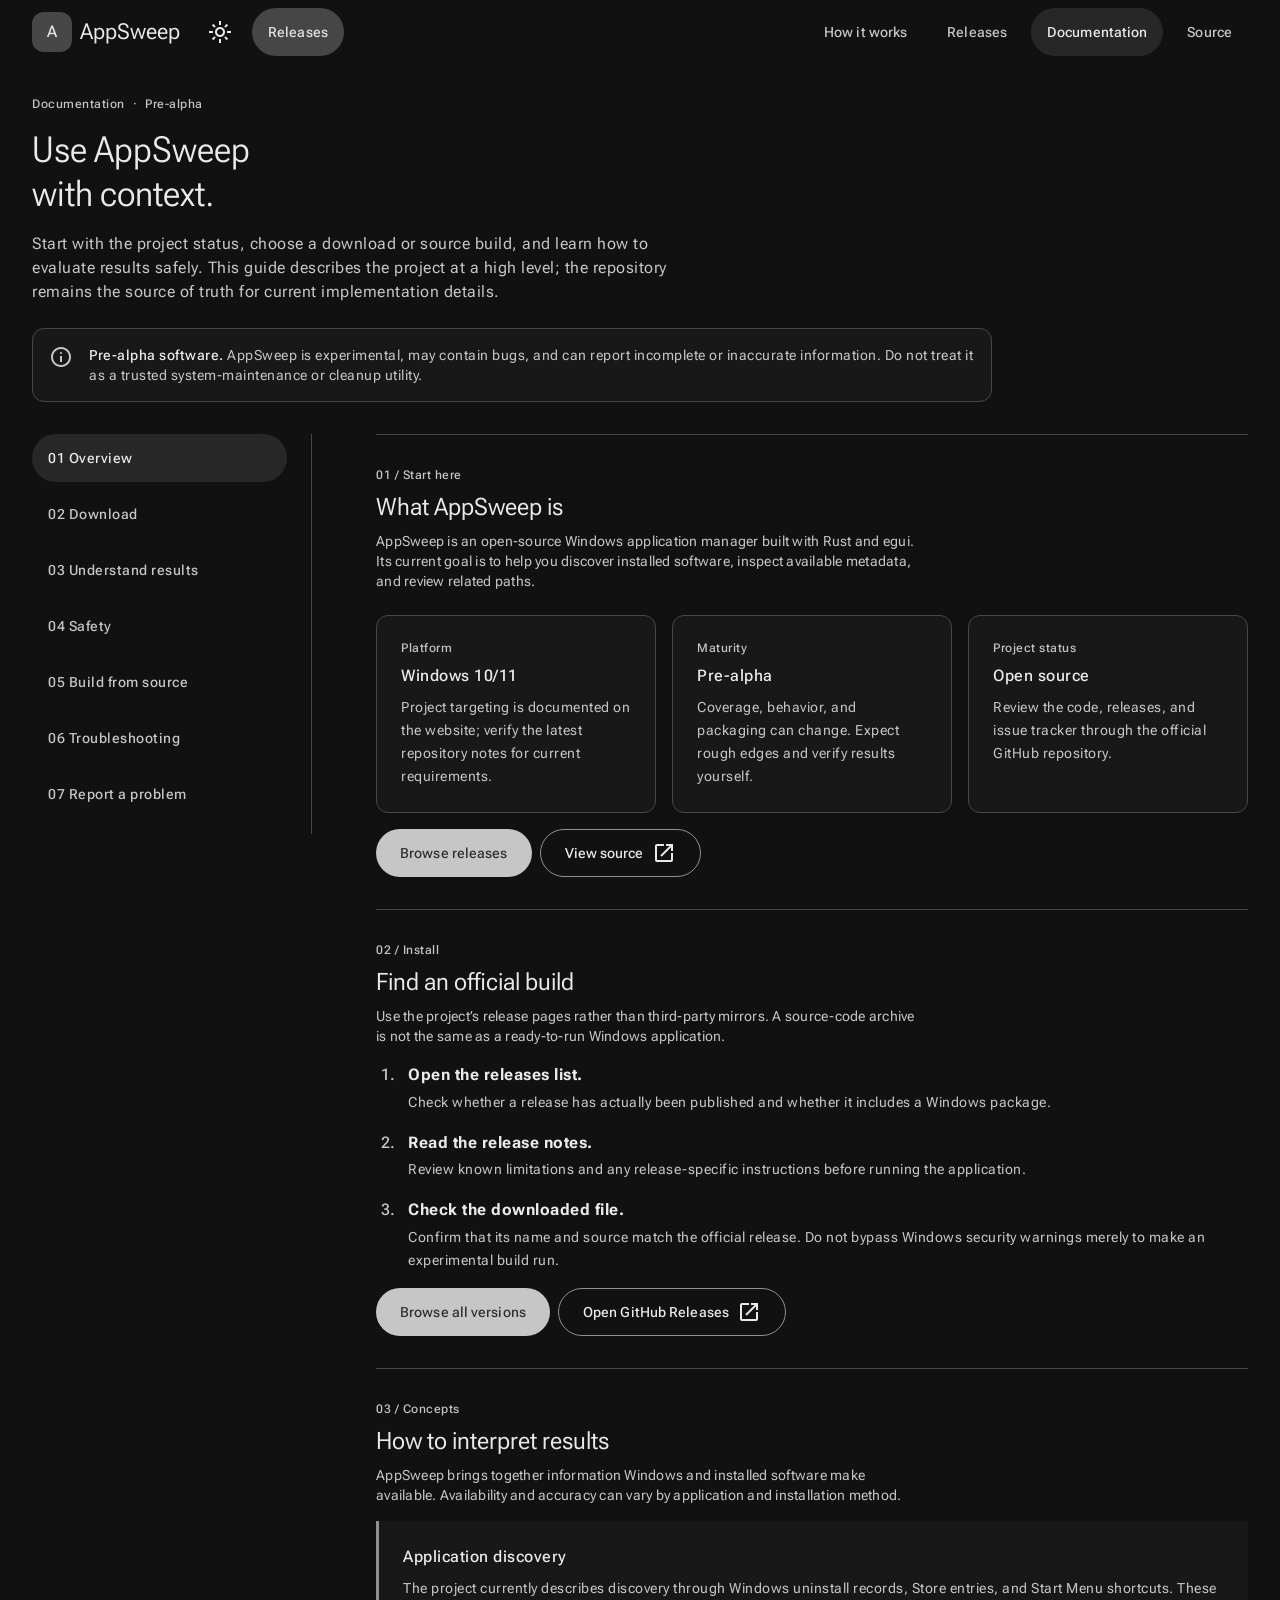
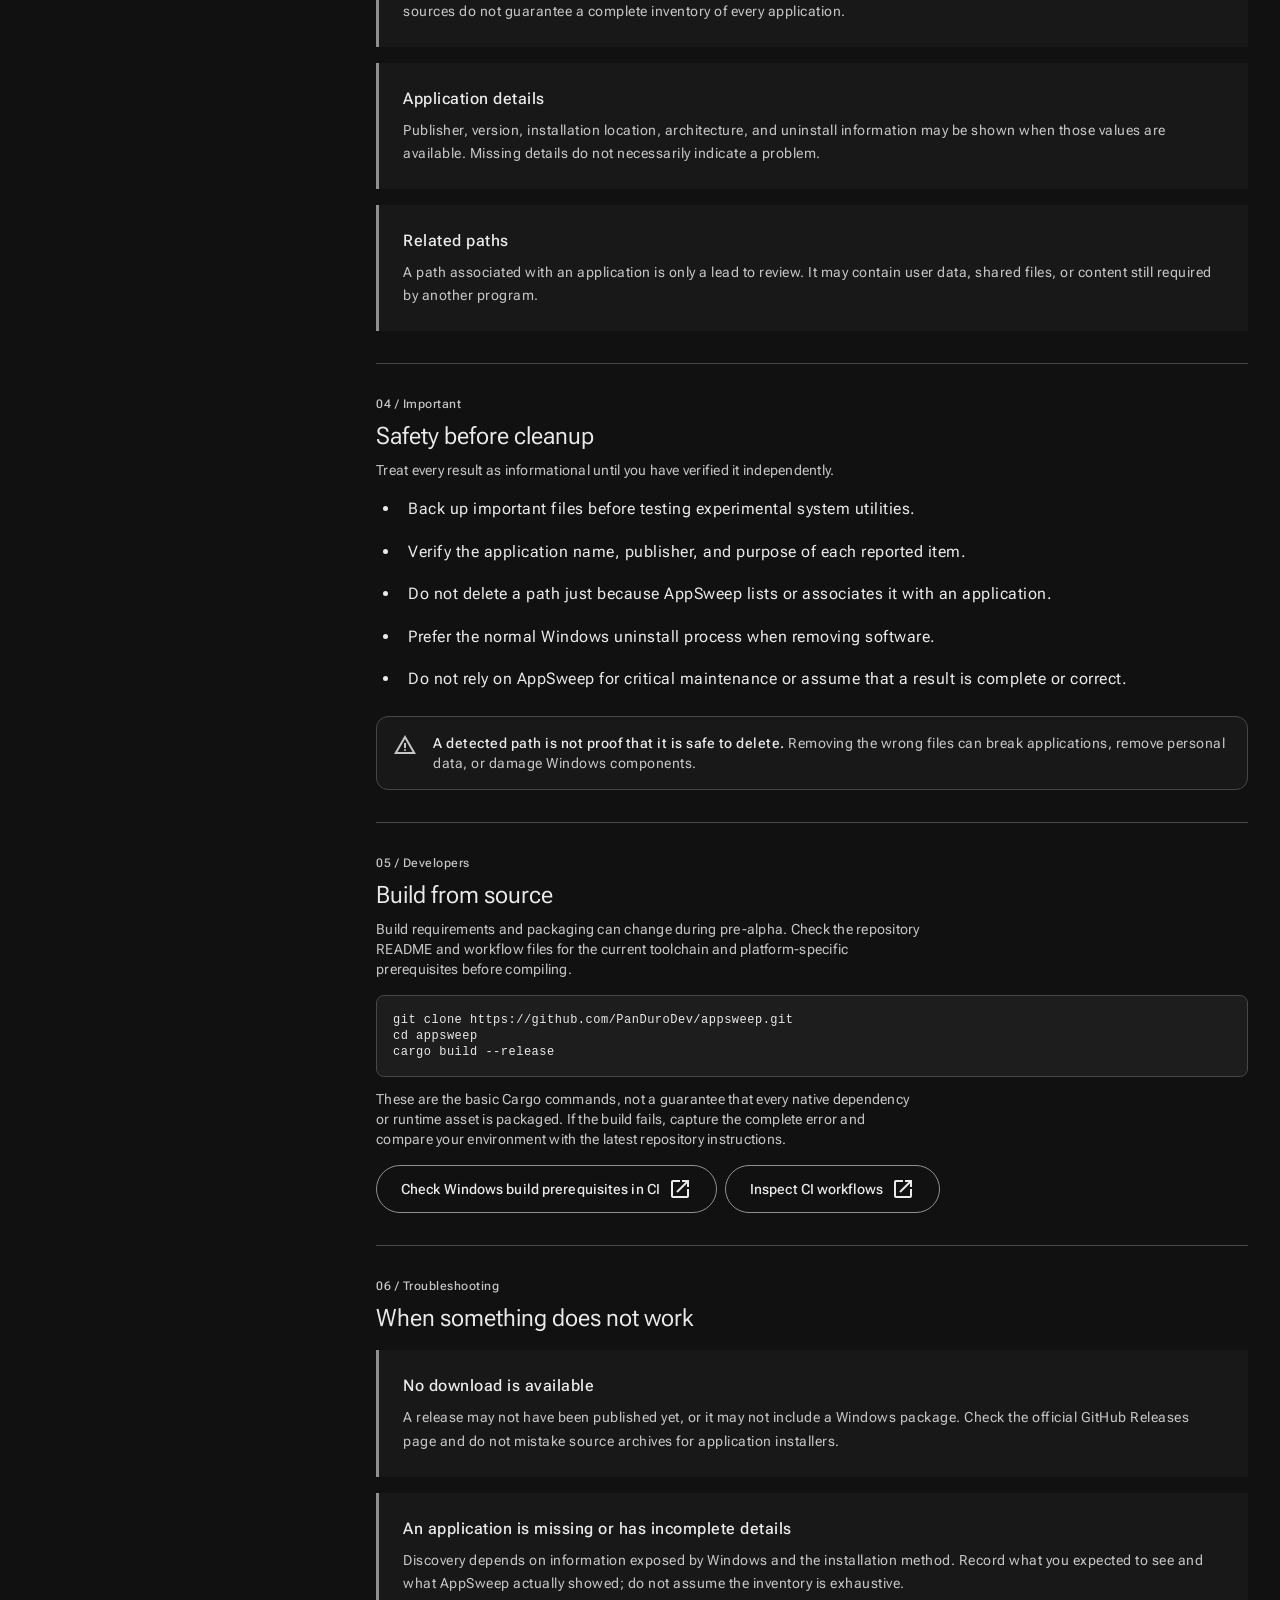
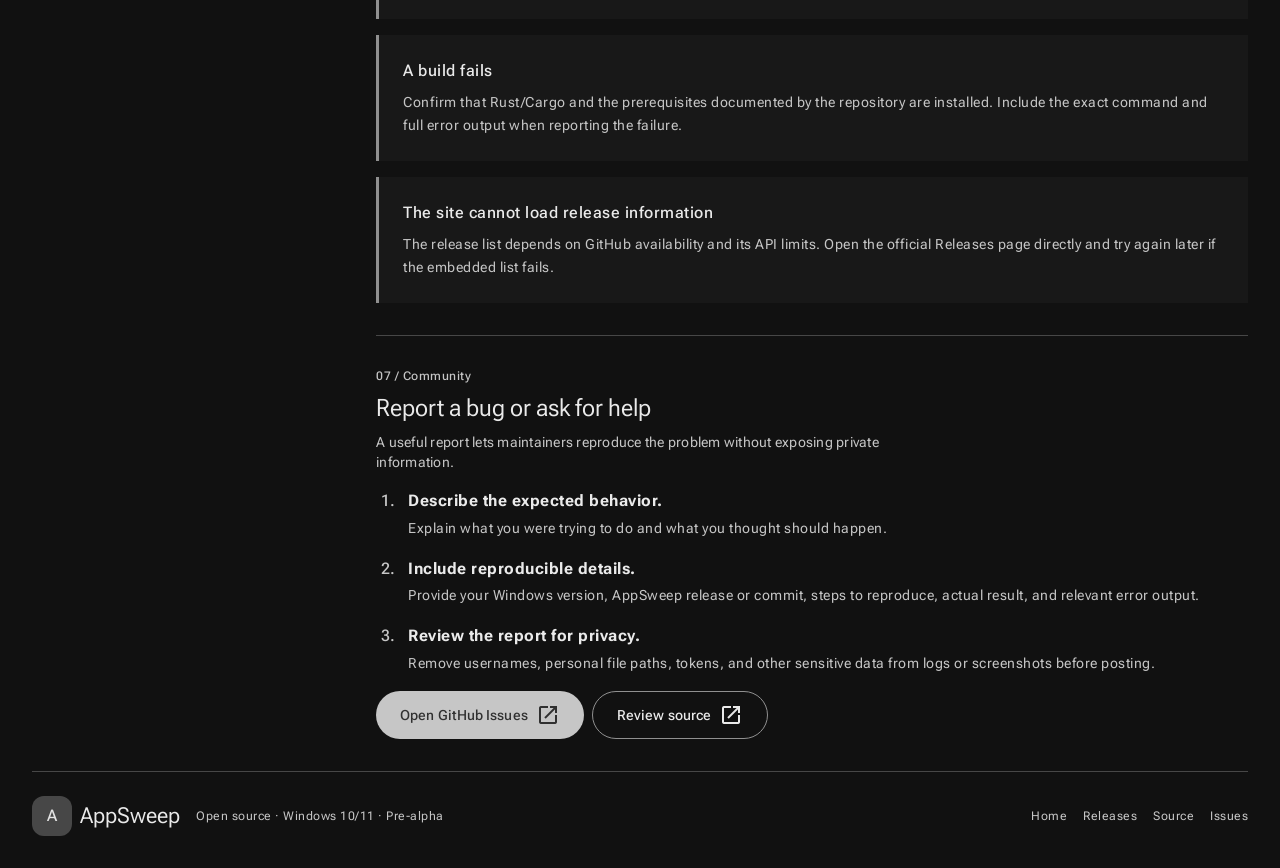
==== commit 54b447b8: "Align mobile navigation DOM order and refresh cache keys" ====
--- a/docs.html
+++ b/docs.html
@@ -12,23 +12,22 @@
   <link rel="preconnect" href="https://fonts.gstatic.com" crossorigin>
   <link rel="stylesheet" href="https://fonts.googleapis.com/css2?family=Material+Symbols+Outlined:opsz,wght,FILL,GRAD@20..48,400,0,0&amp;family=Roboto+Flex:wght@400;500;700&amp;display=swap">
   <link rel="stylesheet" href="tokens.css?v=20261029-layout2">
-  <link rel="stylesheet" href="styles.css?v=20261029-mobile-nav1">
-  <script src="app.js?v=20261029-mobile-nav1" defer></script>
+  <link rel="stylesheet" href="styles.css?v=20261029-mobile-nav3">
+  <script src="app.js?v=20261029-mobile-nav3" defer></script>
 </head>
 <body>
   <a class="btn skip-link" href="#main">Skip to content</a>
   <header class="app-bar" id="app-bar">
     <div class="app-bar__inner">
       <a class="brand" href="index.html" aria-label="AppSweep home"><span class="brand__mark" aria-hidden="true">A</span><span>AppSweep</span></a>
-      <nav id="app-navigation" class="app-bar__nav" aria-label="Main navigation">
+      <div class="app-bar__actions">
+        <button class="btn btn--icon btn--quiet" id="theme-toggle" type="button" aria-label="Switch to light theme" hidden><span class="icon" id="theme-icon" aria-hidden="true">light_mode</span></button><button class="btn btn--icon btn--quiet app-bar__menu-toggle" id="menu-toggle" type="button" aria-controls="app-navigation" aria-expanded="false" aria-label="Open navigation"><span class="icon" id="menu-icon" aria-hidden="true">menu</span></button>
+        <a class="btn btn--tonal btn--small" href="releases.html">Releases</a>
+      </div><nav id="app-navigation" class="app-bar__nav" aria-label="Main navigation">
         <a href="index.html#workflow">How it works</a><a href="releases.html">Releases</a>
         <a href="docs.html" aria-current="page">Documentation</a>
         <a href="https://github.com/PanDuroDev/appsweep" target="_blank" rel="noreferrer">Source</a>
       </nav>
-      <div class="app-bar__actions">
-        <button class="btn btn--icon btn--quiet" id="theme-toggle" type="button" aria-label="Switch to light theme" hidden><span class="icon" id="theme-icon" aria-hidden="true">light_mode</span></button><button class="btn btn--icon btn--quiet app-bar__menu-toggle" id="menu-toggle" type="button" aria-controls="app-navigation" aria-expanded="false" aria-label="Open navigation"><span class="icon" id="menu-icon" aria-hidden="true">menu</span></button>
-        <a class="btn btn--tonal btn--small" href="releases.html">Releases</a>
-      </div>
     </div>
   </header>
 
--- a/styles.css
+++ b/styles.css
@@ -1036,12 +1036,17 @@
   .app-bar__inner {
     display: grid;
     grid-template-columns: minmax(0, 1fr) auto;
+    grid-template-areas:
+      "brand actions"
+      "nav nav";
     gap: var(--app-spacing-1);
     width: calc(100% - var(--app-spacing-3));
     padding-block: var(--app-spacing-1);
   }
 
+  .app-bar__inner > .brand { grid-area: brand; min-width: 0; }
   .app-bar__actions {
+    grid-area: actions;
     align-items: center;
     justify-content: flex-end;
     min-width: 0;
@@ -1050,8 +1055,8 @@
   .app-bar__menu-toggle { display: inline-flex; }
 
   .app-bar__nav {
+    grid-area: nav;
     display: none;
-    grid-column: 1 / -1;
     width: 100%;
     min-width: 0;
     flex-direction: column;
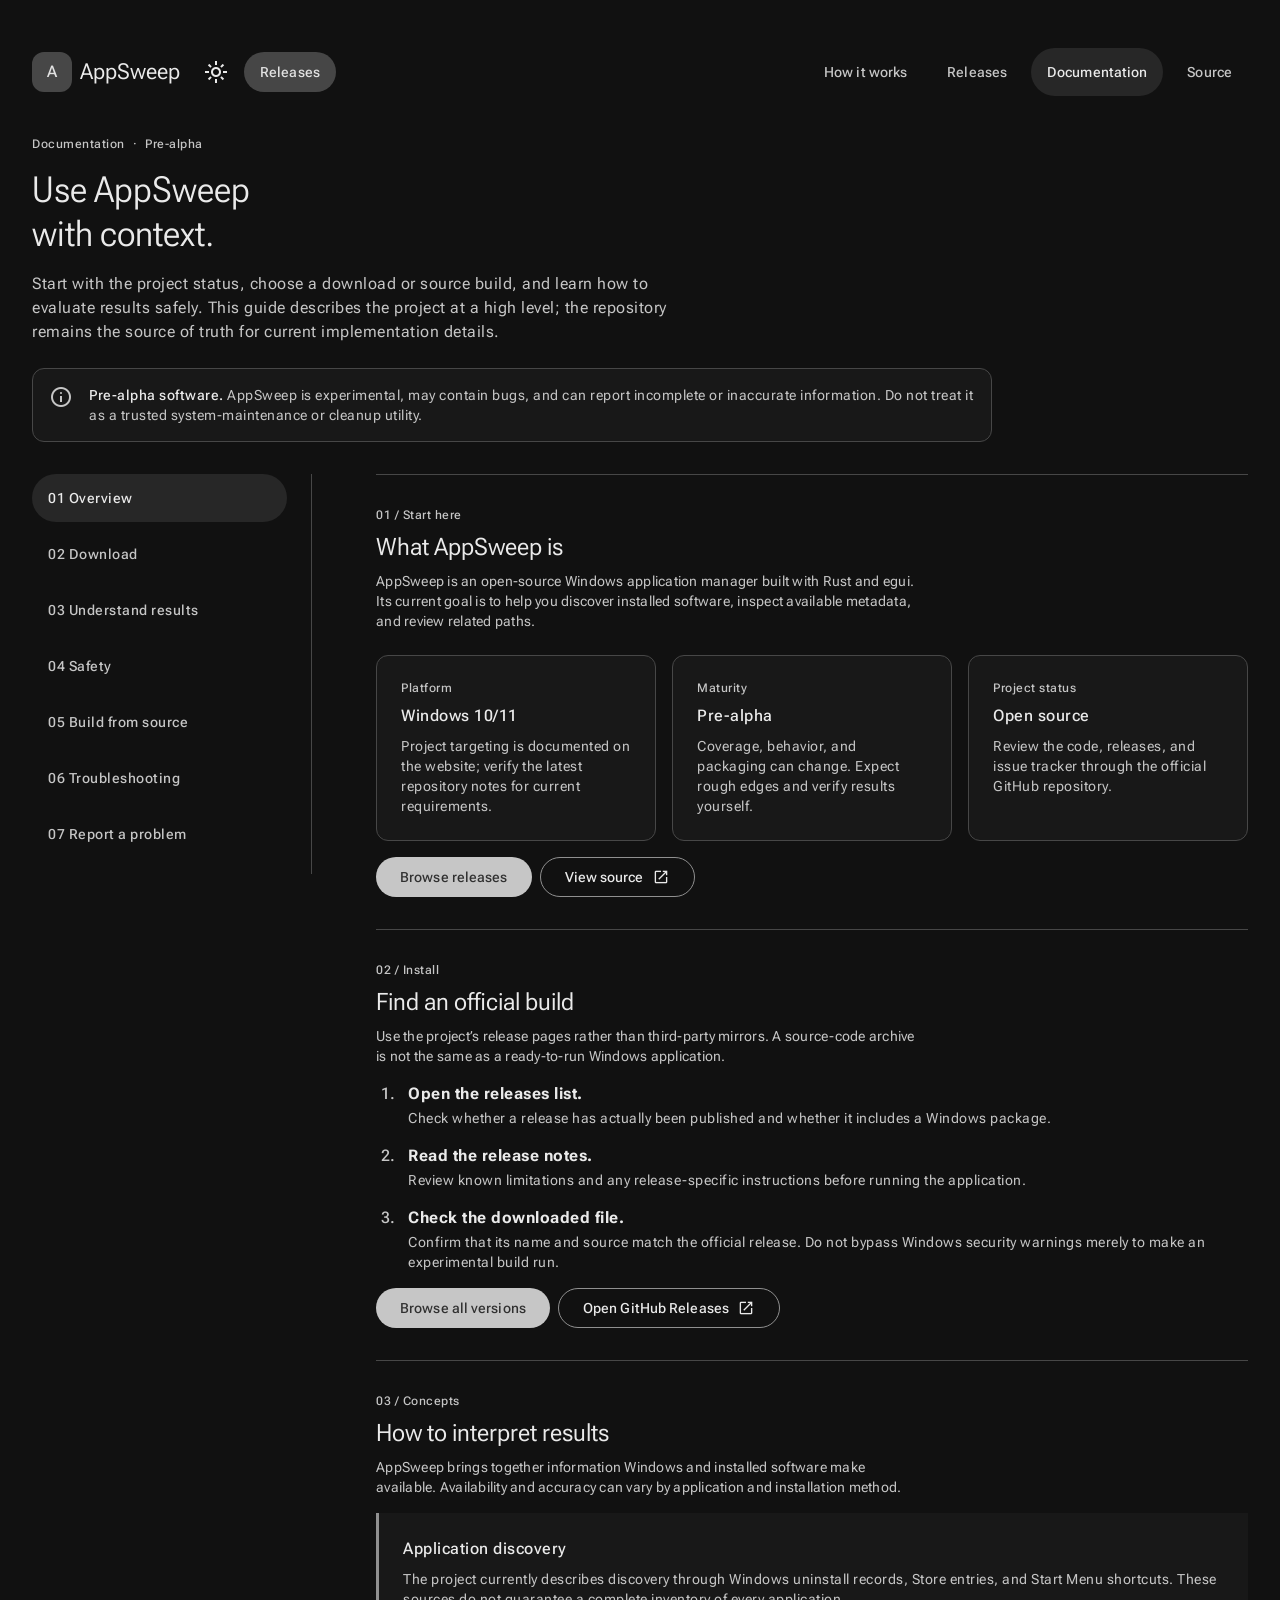
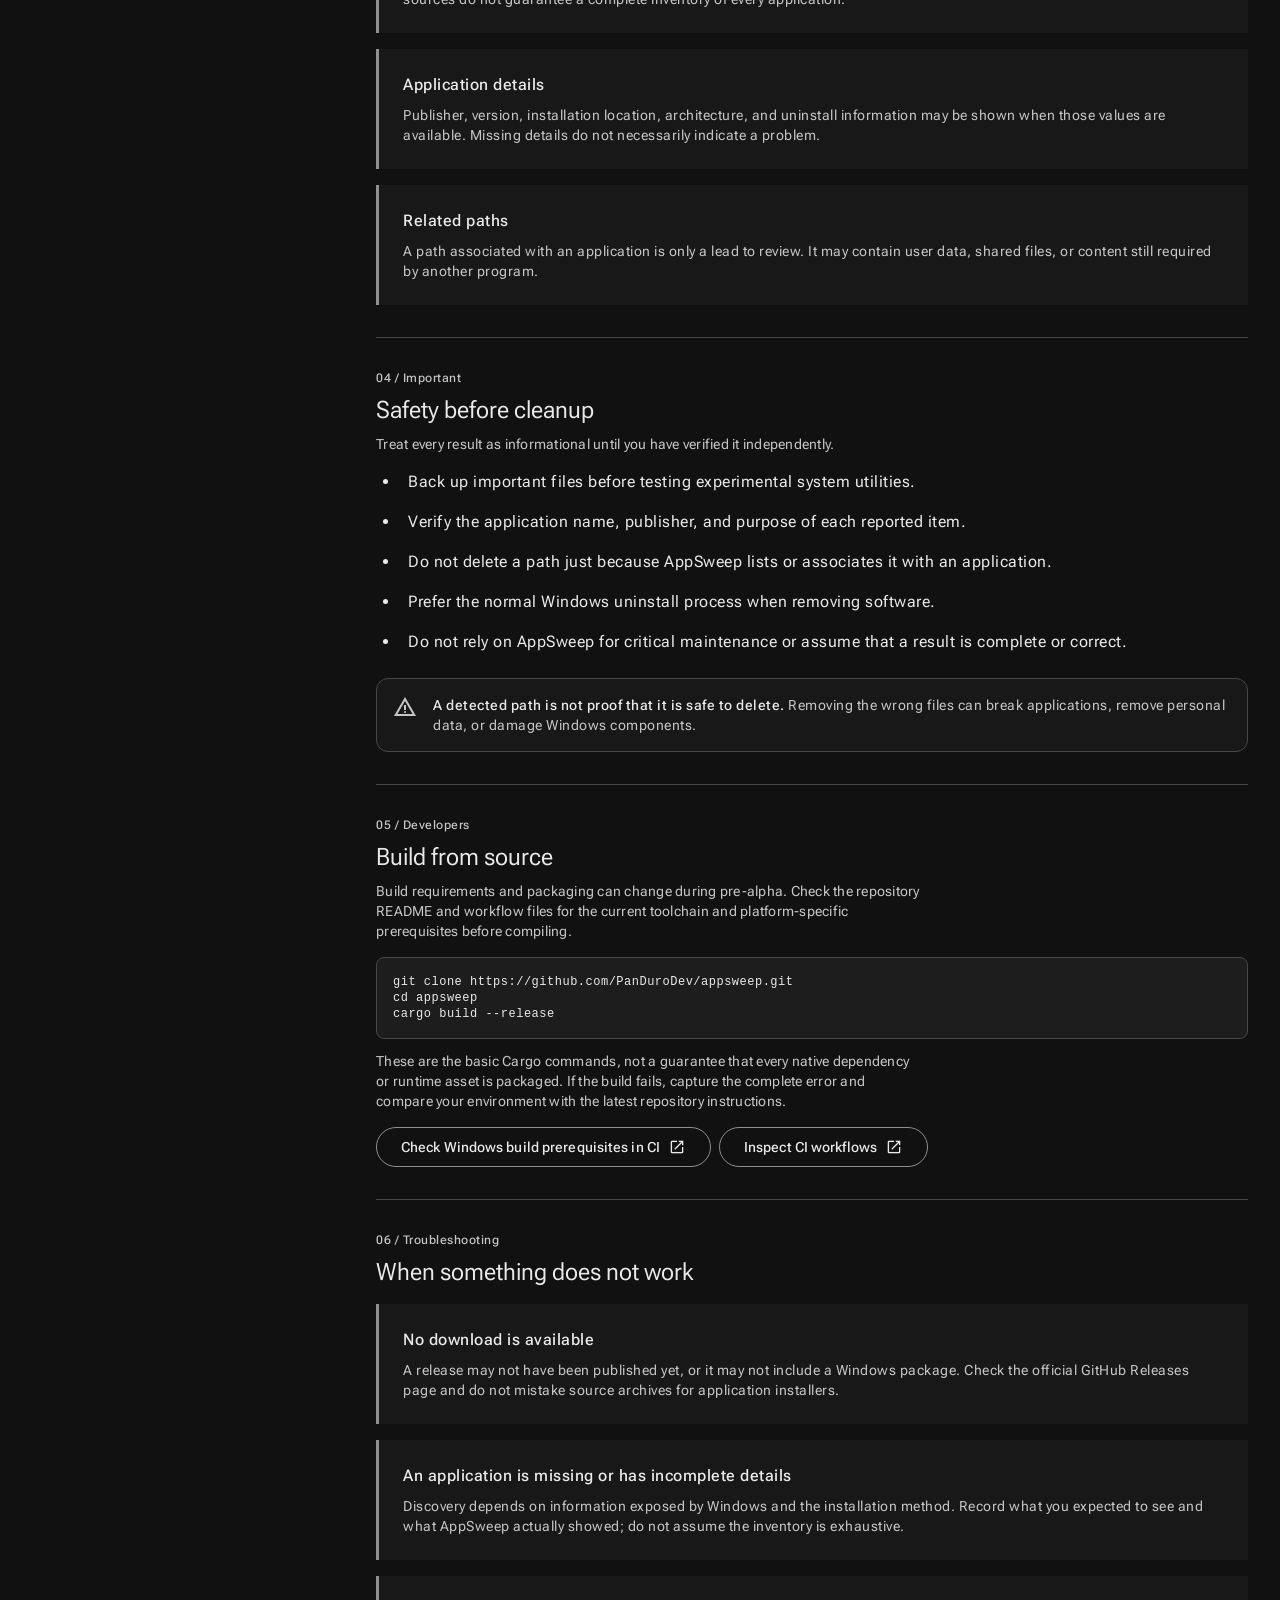
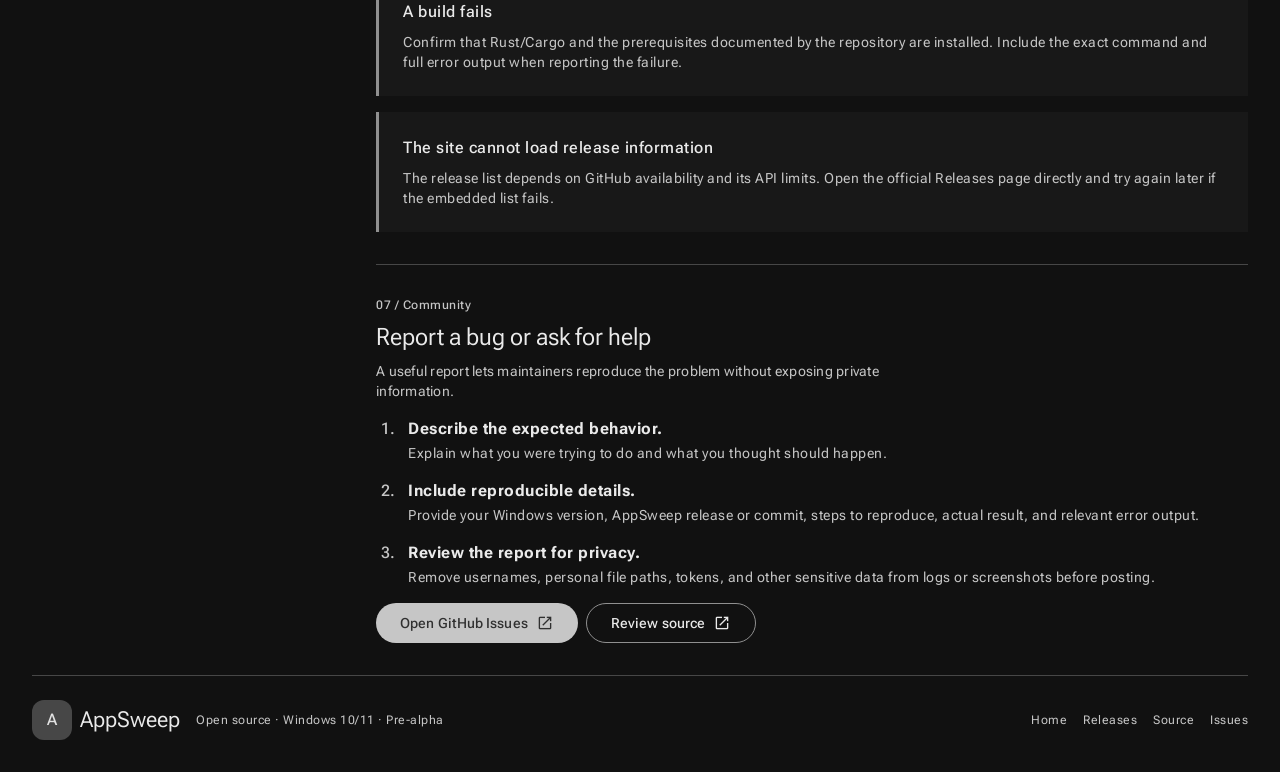
==== commit cc0e24a3: "Fix Material 3 audit findings across site and CI - Align button containers/icons with Material Web a" ====
--- a/docs.html
+++ b/docs.html
@@ -11,15 +11,15 @@
   <link rel="preconnect" href="https://fonts.googleapis.com">
   <link rel="preconnect" href="https://fonts.gstatic.com" crossorigin>
   <link rel="stylesheet" href="https://fonts.googleapis.com/css2?family=Material+Symbols+Outlined:opsz,wght,FILL,GRAD@20..48,400,0,0&amp;family=Roboto+Flex:wght@400;500;700&amp;display=swap">
-  <link rel="stylesheet" href="tokens.css?v=20261029-layout2">
-  <link rel="stylesheet" href="styles.css?v=20261029-mobile-nav3">
-  <script src="app.js?v=20261029-mobile-nav3" defer></script>
+  <link rel="stylesheet" href="tokens.css?v=20261030-audit1">
+  <link rel="stylesheet" href="styles.css?v=20261030-audit1">
+  <script src="app.js?v=20261030-audit1" defer></script>
 </head>
 <body>
   <a class="btn skip-link" href="#main">Skip to content</a>
   <header class="app-bar" id="app-bar">
     <div class="app-bar__inner">
-      <a class="brand" href="index.html" aria-label="AppSweep home"><span class="brand__mark" aria-hidden="true">A</span><span>AppSweep</span></a>
+      <a class="brand" href="index.html" aria-label="AppSweep home"><span class="brand__mark" aria-hidden="true"></span><span>AppSweep</span></a>
       <div class="app-bar__actions">
         <button class="btn btn--icon btn--quiet" id="theme-toggle" type="button" aria-label="Switch to light theme" hidden><span class="icon" id="theme-icon" aria-hidden="true">light_mode</span></button><button class="btn btn--icon btn--quiet app-bar__menu-toggle" id="menu-toggle" type="button" aria-controls="app-navigation" aria-expanded="false" aria-label="Open navigation"><span class="icon" id="menu-icon" aria-hidden="true">menu</span></button>
         <a class="btn btn--tonal btn--small" href="releases.html">Releases</a>
@@ -162,7 +162,7 @@
     </section>
 
     <footer class="footer">
-      <a class="brand footer__brand" href="index.html"><span class="brand__mark" aria-hidden="true">A</span><span>AppSweep</span></a>
+      <a class="brand footer__brand" href="index.html"><span class="brand__mark" aria-hidden="true"></span><span>AppSweep</span></a>
       <span class="footer__note">Open source · Windows 10/11 · Pre-alpha</span>
       <nav aria-label="Footer links"><a href="index.html">Home</a><a href="releases.html">Releases</a><a href="https://github.com/PanDuroDev/appsweep" target="_blank" rel="noreferrer">Source</a><a href="https://github.com/PanDuroDev/appsweep/issues" target="_blank" rel="noreferrer">Issues</a></nav>
     </footer>
--- a/tokens.css
+++ b/tokens.css
@@ -136,8 +136,8 @@
   --app-motion-duration-short3: 150ms;
   --app-motion-duration-progress-cycle: 1400ms;
   --app-state-hover-opacity: 8%;
-  --app-state-focus-opacity: 10%;
-  --app-state-pressed-opacity: 10%;
+  --app-state-focus-opacity: 12%;
+  --app-state-pressed-opacity: 12%;
   --app-layout-content-max: 1920px;
   --app-layout-app-bar-height: 64px;
   --app-layout-header-offset: 80px;
--- a/styles.css
+++ b/styles.css
@@ -64,6 +64,18 @@
 }
 .skip-link:focus { top: var(--app-spacing-1); }
 
+.visually-hidden {
+  position: absolute;
+  width: 1px;
+  height: 1px;
+  margin: -1px;
+  padding: 0;
+  overflow: hidden;
+  clip-path: inset(50%);
+  white-space: nowrap;
+  border: 0;
+}
+
 .app-bar {
   position: sticky;
   z-index: 20;
@@ -109,6 +121,7 @@
   font-weight: var(--md-sys-typescale-title-medium-weight);
   line-height: var(--md-sys-typescale-title-medium-line-height);
 }
+.brand__mark::before { content: "A"; }
 
 .app-bar__nav {
   display: flex;
@@ -162,11 +175,12 @@
 .app-bar__actions { display: flex; align-items: center; gap: var(--app-spacing-1); }
 
 .btn {
+  position: relative;
   display: inline-flex;
   align-items: center;
   justify-content: center;
   gap: var(--app-spacing-1);
-  min-height: var(--app-touch-target);
+  min-height: 40px;
   padding: var(--app-spacing-1) var(--app-spacing-3);
   border: 0;
   border-radius: var(--md-sys-shape-corner-full);
@@ -185,6 +199,16 @@
     border-color var(--app-motion-duration-short3) var(--app-motion-easing-standard),
     border-radius var(--app-motion-duration-short3) var(--app-motion-easing-standard);
 }
+/* Keep the Material Web 40px container while meeting the 48px touch target. */
+.btn::after {
+  content: "";
+  position: absolute;
+  top: 50%;
+  left: 50%;
+  width: max(100%, var(--app-touch-target));
+  height: var(--app-touch-target);
+  translate: -50% -50%;
+}
 .btn:hover {
   background-color: color-mix(in srgb, var(--md-sys-color-on-primary) var(--app-state-hover-opacity), var(--md-sys-color-primary));
 }
@@ -236,7 +260,8 @@
   border-color: color-mix(in srgb, var(--md-sys-color-on-surface) 12%, transparent);
   background: transparent;
 }
-.btn--icon { width: var(--app-touch-target); min-width: var(--app-touch-target); padding: 0; }
+.btn--icon { width: 40px; min-width: 40px; padding: 0; }
+.btn:not(.btn--icon) .icon { width: 18px; height: 18px; font-size: 18px; }
 .btn--icon:active { border-radius: var(--md-sys-shape-corner-medium); }
 .btn--small { padding-inline: var(--app-spacing-2); }
 .actions { display: flex; align-items: center; flex-wrap: wrap; gap: var(--app-spacing-1); }
@@ -657,10 +682,11 @@
 .asset-row__description { min-width: 0; }
 .asset-row__name {
   color: var(--md-sys-color-on-surface);
-  font-family: var(--md-sys-typescale-body-medium-font);
-  font-size: var(--md-sys-typescale-body-medium-size);
-  font-weight: var(--md-sys-typescale-title-medium-weight);
-  line-height: var(--md-sys-typescale-body-medium-line-height);
+  font-family: var(--md-sys-typescale-title-small-font);
+  font-size: var(--md-sys-typescale-title-small-size);
+  font-weight: var(--md-sys-typescale-title-small-weight);
+  line-height: var(--md-sys-typescale-title-small-line-height);
+  letter-spacing: var(--md-sys-typescale-title-small-tracking);
   overflow-wrap: anywhere;
 }
 .asset-row__size {
@@ -908,7 +934,7 @@
   color: var(--md-sys-color-on-surface-variant);
   font-family: var(--md-sys-typescale-body-medium-font);
   font-size: var(--md-sys-typescale-body-medium-size);
-  line-height: 1.65;
+  line-height: var(--md-sys-typescale-body-medium-line-height);
 }
 
 .docs-detail-list {
@@ -945,7 +971,7 @@
 .docs-checklist li {
   padding-inline-start: var(--app-spacing-1);
   color: var(--md-sys-color-on-surface);
-  line-height: 1.65;
+  line-height: var(--md-sys-typescale-body-large-line-height);
 }
 
 .docs-steps li::marker {
@@ -1052,11 +1078,11 @@
     min-width: 0;
   }
 
-  .app-bar__menu-toggle { display: inline-flex; }
+  .app-bar.has-mobile-menu .app-bar__menu-toggle { display: inline-flex; }
 
   .app-bar__nav {
     grid-area: nav;
-    display: none;
+    display: flex;
     width: 100%;
     min-width: 0;
     flex-direction: column;
@@ -1064,9 +1090,13 @@
     gap: var(--app-spacing-1);
     padding-block: var(--app-spacing-2);
     border-top: 1px solid var(--md-sys-color-outline-variant);
-    overflow: visible;
-  }
-
+    max-height: calc(100vh - var(--app-layout-app-bar-height) - 2rem);
+    max-height: calc(100dvh - var(--app-layout-app-bar-height) - 2rem);
+    overflow-y: auto;
+    overscroll-behavior: contain;
+  }
+
+  .app-bar.has-mobile-menu:not(.is-menu-open) .app-bar__nav { display: none; }
   .app-bar.is-menu-open .app-bar__nav { display: flex; }
 
   .app-bar__nav a {
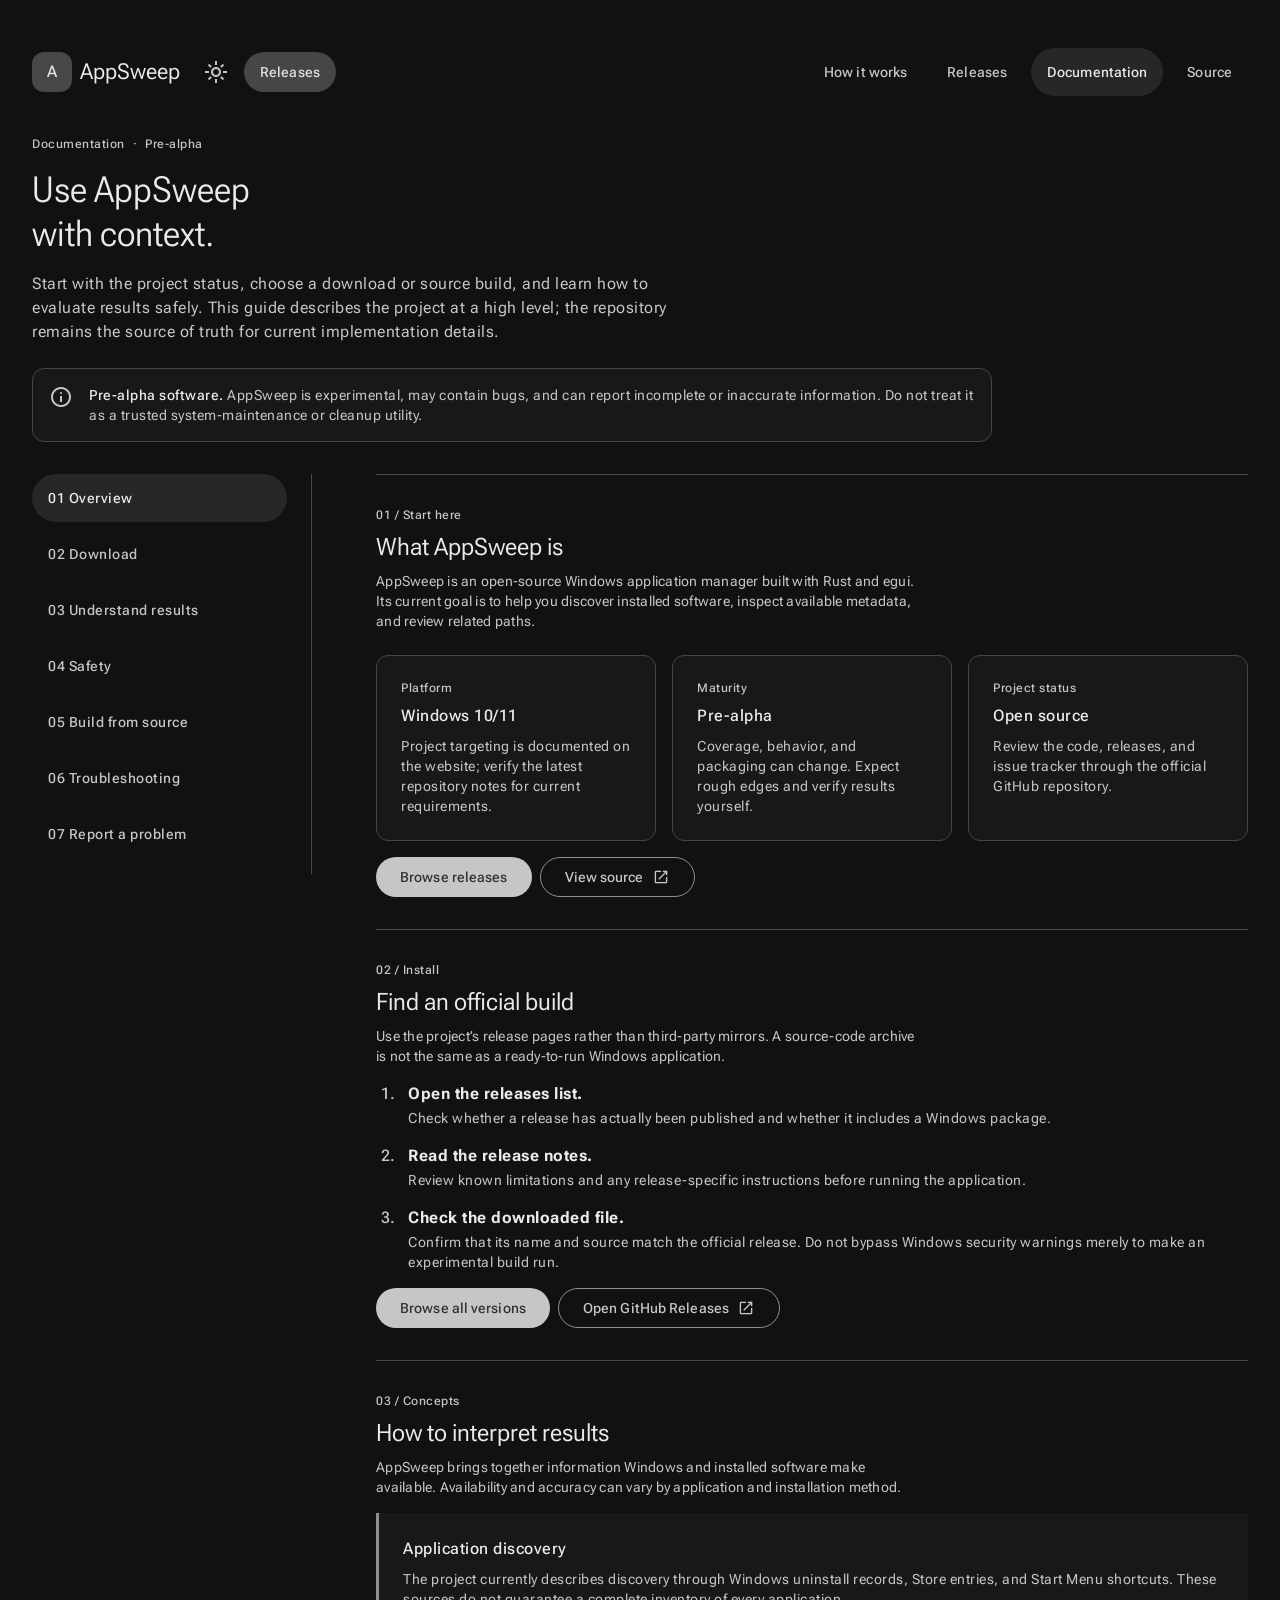
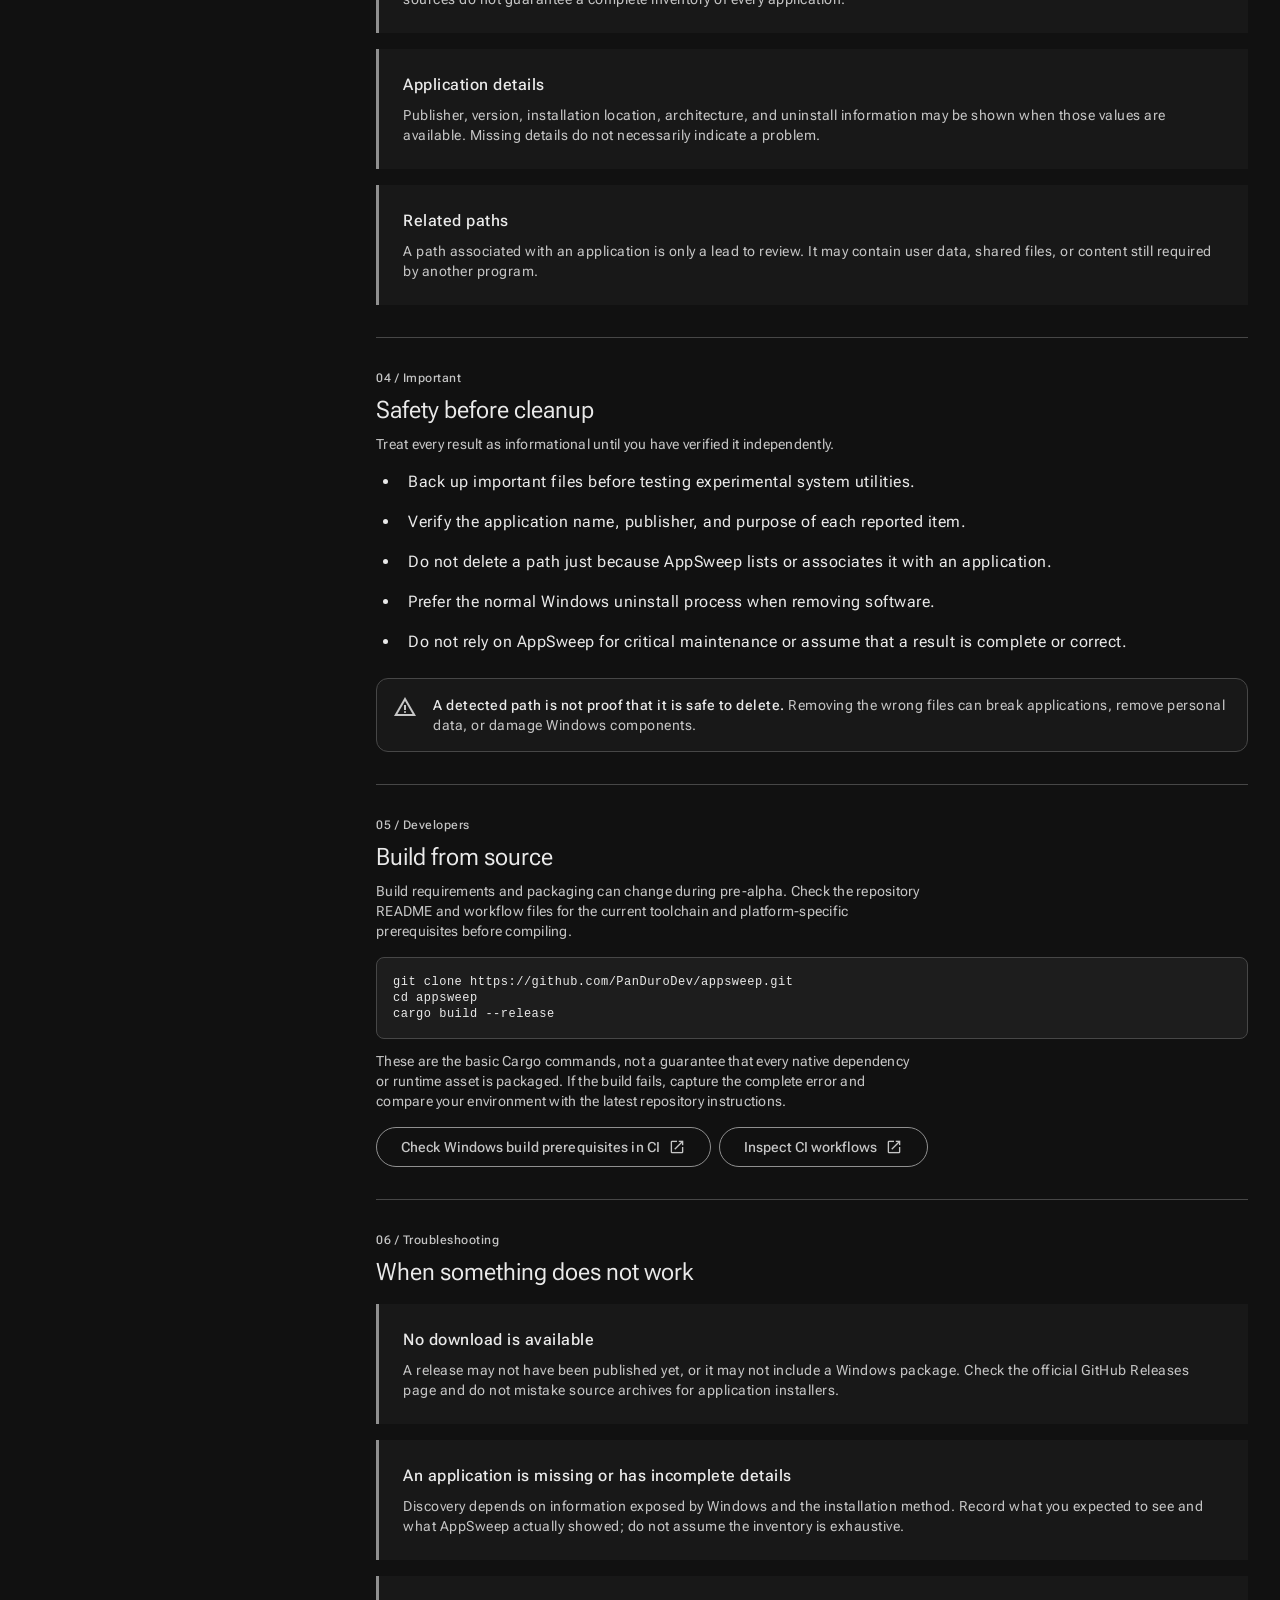
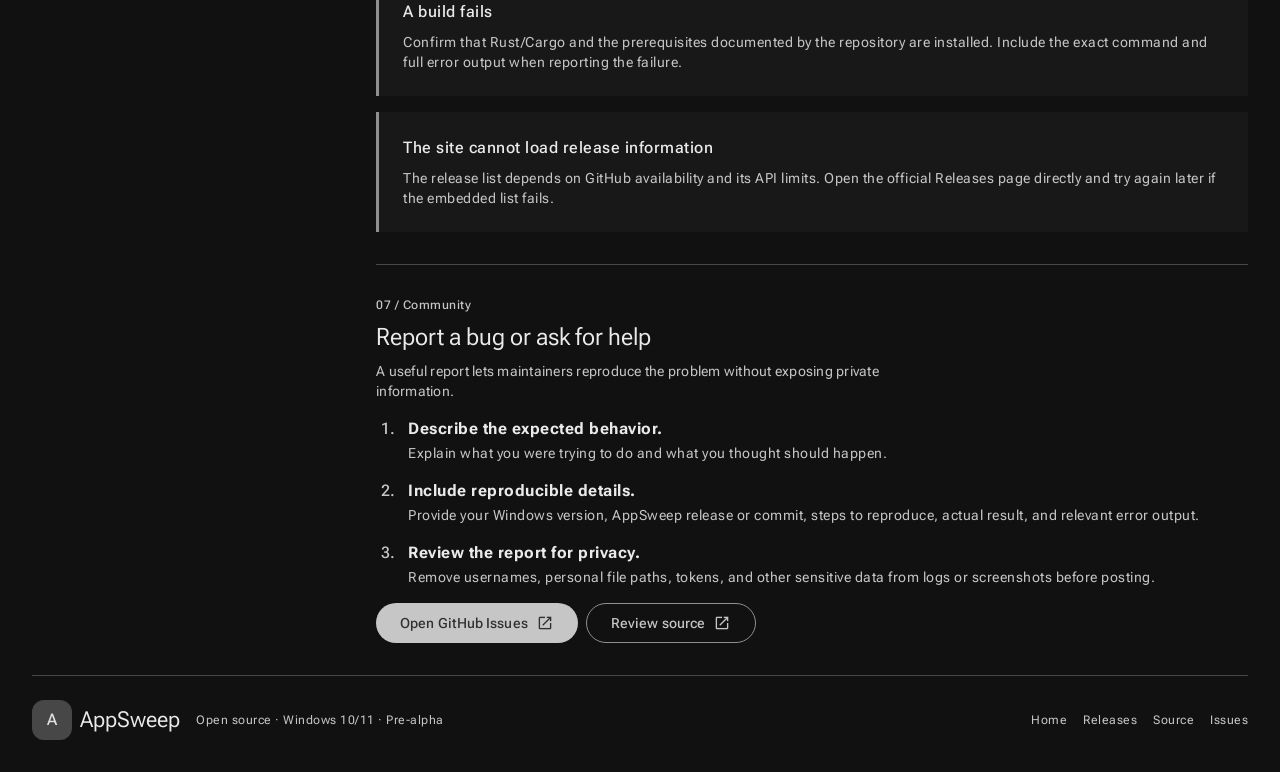
==== commit 3abba790: "Refresh asset cache keys after state alignment" ====
--- a/docs.html
+++ b/docs.html
@@ -11,9 +11,9 @@
   <link rel="preconnect" href="https://fonts.googleapis.com">
   <link rel="preconnect" href="https://fonts.gstatic.com" crossorigin>
   <link rel="stylesheet" href="https://fonts.googleapis.com/css2?family=Material+Symbols+Outlined:opsz,wght,FILL,GRAD@20..48,400,0,0&amp;family=Roboto+Flex:wght@400;500;700&amp;display=swap">
-  <link rel="stylesheet" href="tokens.css?v=20261030-audit1">
-  <link rel="stylesheet" href="styles.css?v=20261030-audit1">
-  <script src="app.js?v=20261030-audit1" defer></script>
+  <link rel="stylesheet" href="tokens.css?v=20261030-states1">
+  <link rel="stylesheet" href="styles.css?v=20261030-states1">
+  <script src="app.js?v=20261030-states1" defer></script>
 </head>
 <body>
   <a class="btn skip-link" href="#main">Skip to content</a>
--- a/styles.css
+++ b/styles.css
@@ -1,5 +1,6 @@
+/* Material Web focus ring: 3px secondary, 2px outward offset. */
 :where(a, button):focus-visible {
-  outline: 2px solid var(--md-sys-color-primary);
+  outline: 3px solid var(--md-sys-color-secondary);
   outline-offset: 2px;
 }
 
@@ -217,7 +218,7 @@
 }
 .btn:active {
   background-color: color-mix(in srgb, var(--md-sys-color-on-primary) var(--app-state-pressed-opacity), var(--md-sys-color-primary));
-  border-radius: var(--md-sys-shape-corner-large-increased);
+  border-radius: var(--md-sys-shape-corner-small);
 }
 .btn--tonal {
   color: var(--md-sys-color-on-secondary-container);
@@ -232,24 +233,28 @@
 .btn--tonal:active {
   background-color: color-mix(in srgb, var(--md-sys-color-on-secondary-container) var(--app-state-pressed-opacity), var(--md-sys-color-secondary-container));
 }
-.btn--outlined {
-  border: 1px solid var(--md-sys-color-outline);
-  color: var(--md-sys-color-on-surface);
+.btn--outlined,
+.btn--quiet {
+  --btn-label: var(--md-sys-color-primary);
+  color: var(--btn-label);
   background: transparent;
 }
+.btn--outlined { border: 1px solid var(--md-sys-color-outline); }
+/* Standard icon buttons use the on-surface-variant role, not the text-button primary. */
+.btn--quiet.btn--icon { --btn-label: var(--md-sys-color-on-surface-variant); }
 .btn--outlined:hover,
 .btn--quiet:hover {
-  background-color: color-mix(in srgb, var(--md-sys-color-on-surface) var(--app-state-hover-opacity), transparent);
+  background-color: color-mix(in srgb, var(--btn-label) var(--app-state-hover-opacity), transparent);
 }
 .btn--outlined:focus-visible,
 .btn--quiet:focus-visible {
-  background-color: color-mix(in srgb, var(--md-sys-color-on-surface) var(--app-state-focus-opacity), transparent);
+  background-color: color-mix(in srgb, var(--btn-label) var(--app-state-focus-opacity), transparent);
 }
 .btn--outlined:active,
 .btn--quiet:active {
-  background-color: color-mix(in srgb, var(--md-sys-color-on-surface) var(--app-state-pressed-opacity), transparent);
-}
-.btn--quiet { color: var(--md-sys-color-on-surface); background: transparent; }
+  background-color: color-mix(in srgb, var(--btn-label) var(--app-state-pressed-opacity), transparent);
+}
+.btn--outlined:focus-visible { border-color: var(--md-sys-color-primary); }
 .btn:disabled {
   color: color-mix(in srgb, var(--md-sys-color-on-surface) 38%, transparent);
   background: color-mix(in srgb, var(--md-sys-color-on-surface) 12%, transparent);
@@ -262,7 +267,6 @@
 }
 .btn--icon { width: 40px; min-width: 40px; padding: 0; }
 .btn:not(.btn--icon) .icon { width: 18px; height: 18px; font-size: 18px; }
-.btn--icon:active { border-radius: var(--md-sys-shape-corner-medium); }
 .btn--small { padding-inline: var(--app-spacing-2); }
 .actions { display: flex; align-items: center; flex-wrap: wrap; gap: var(--app-spacing-1); }
 
